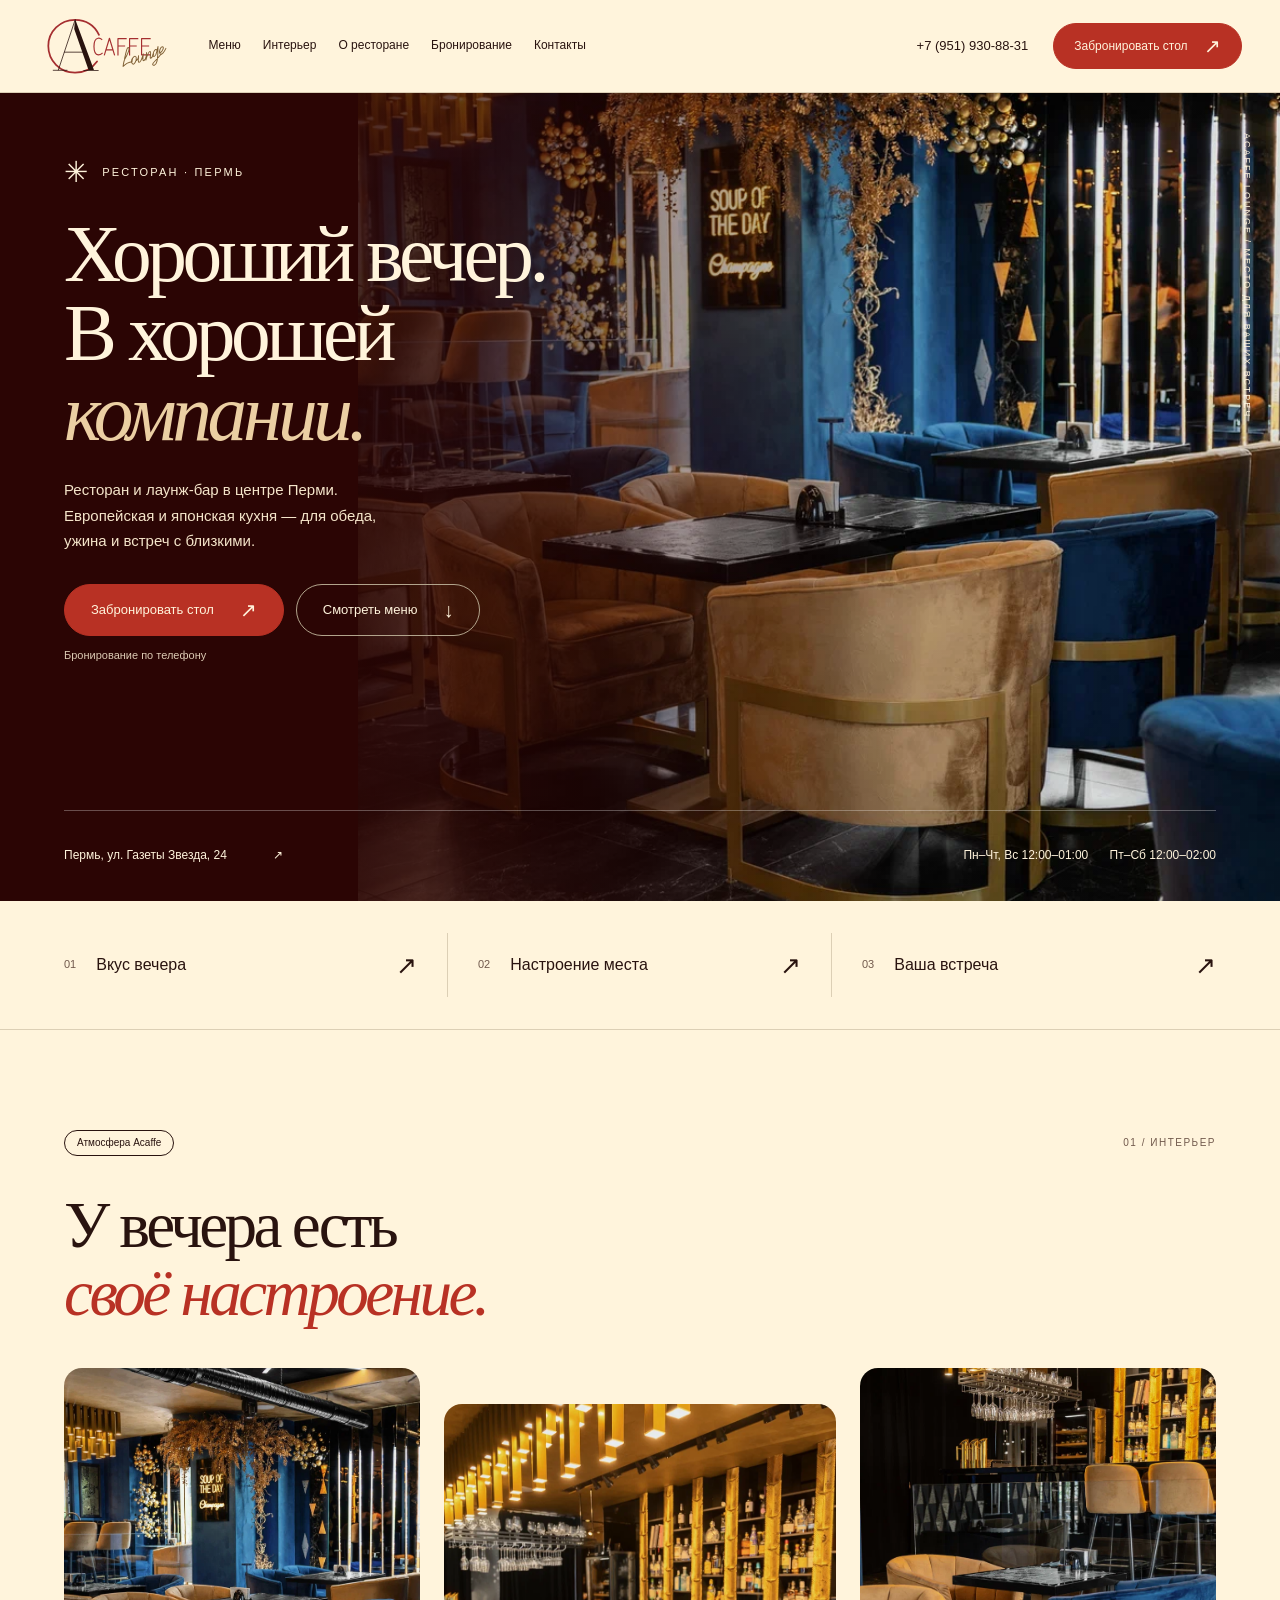
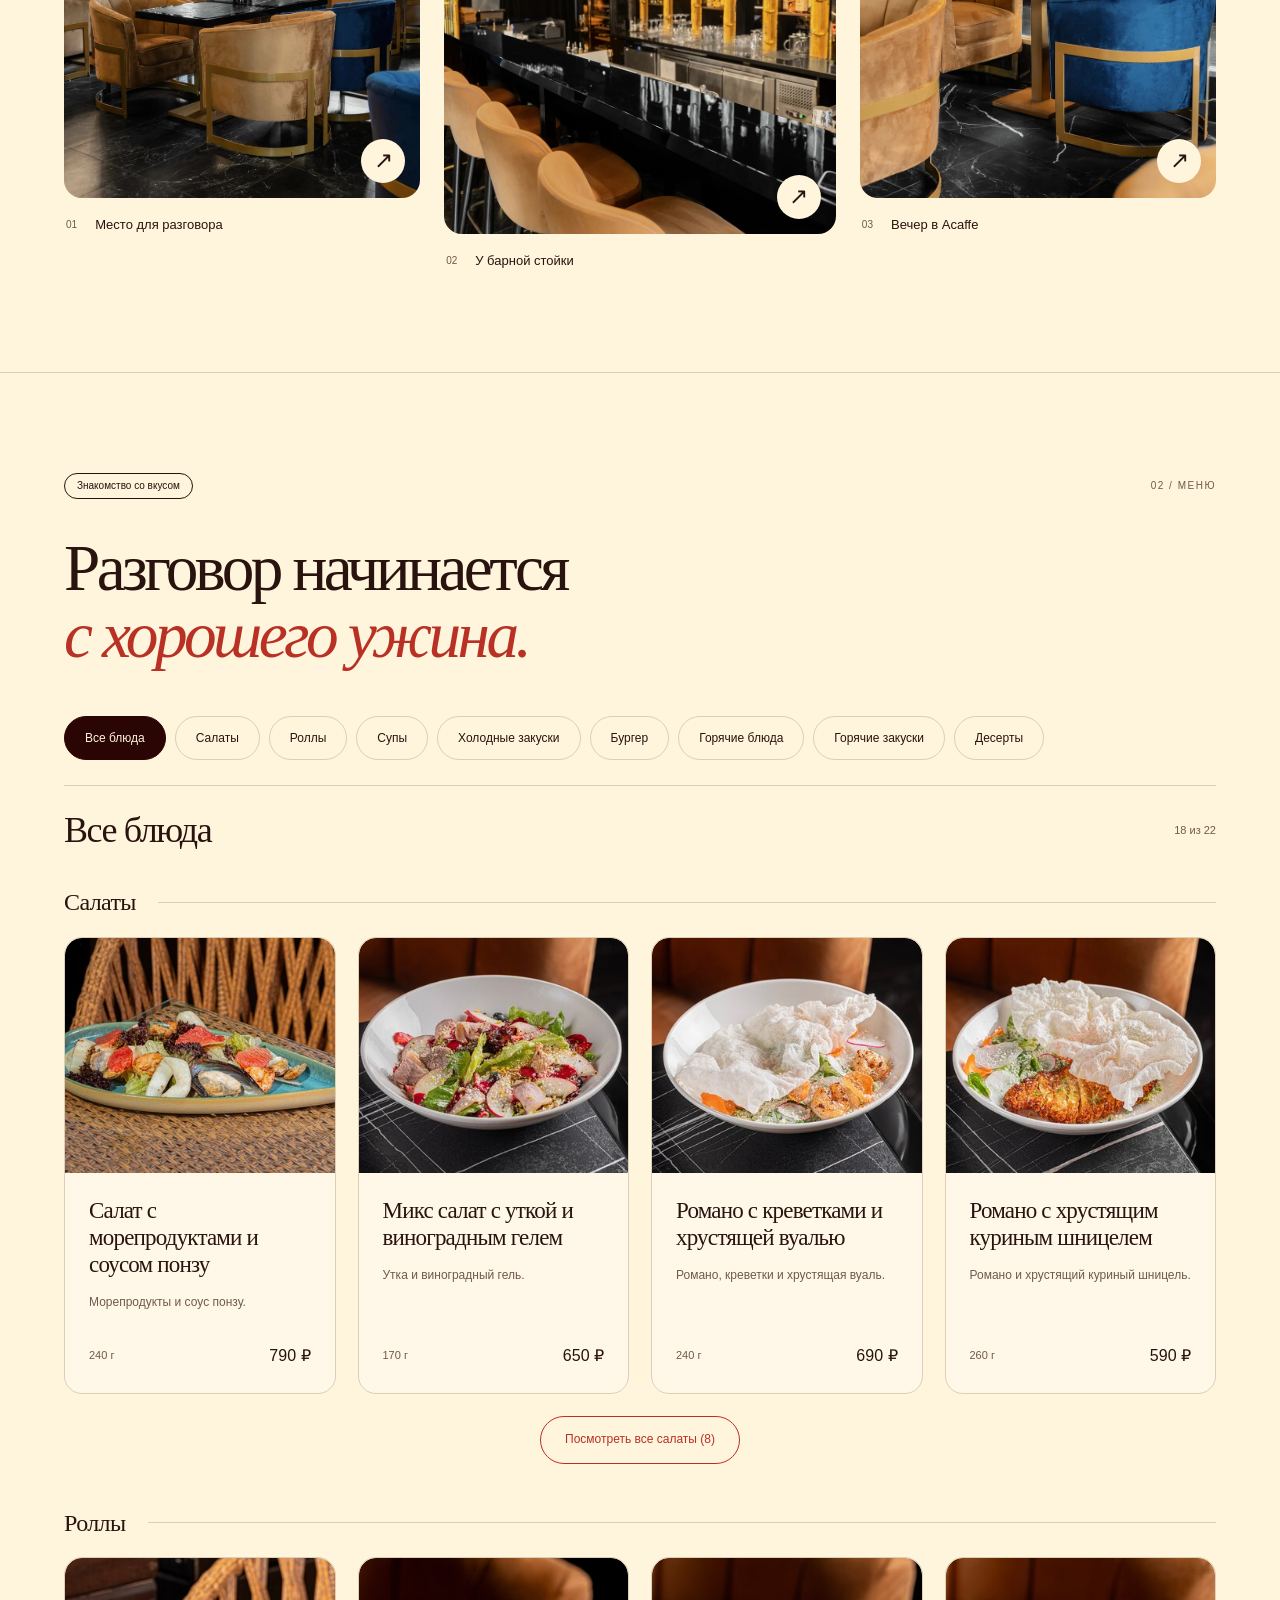
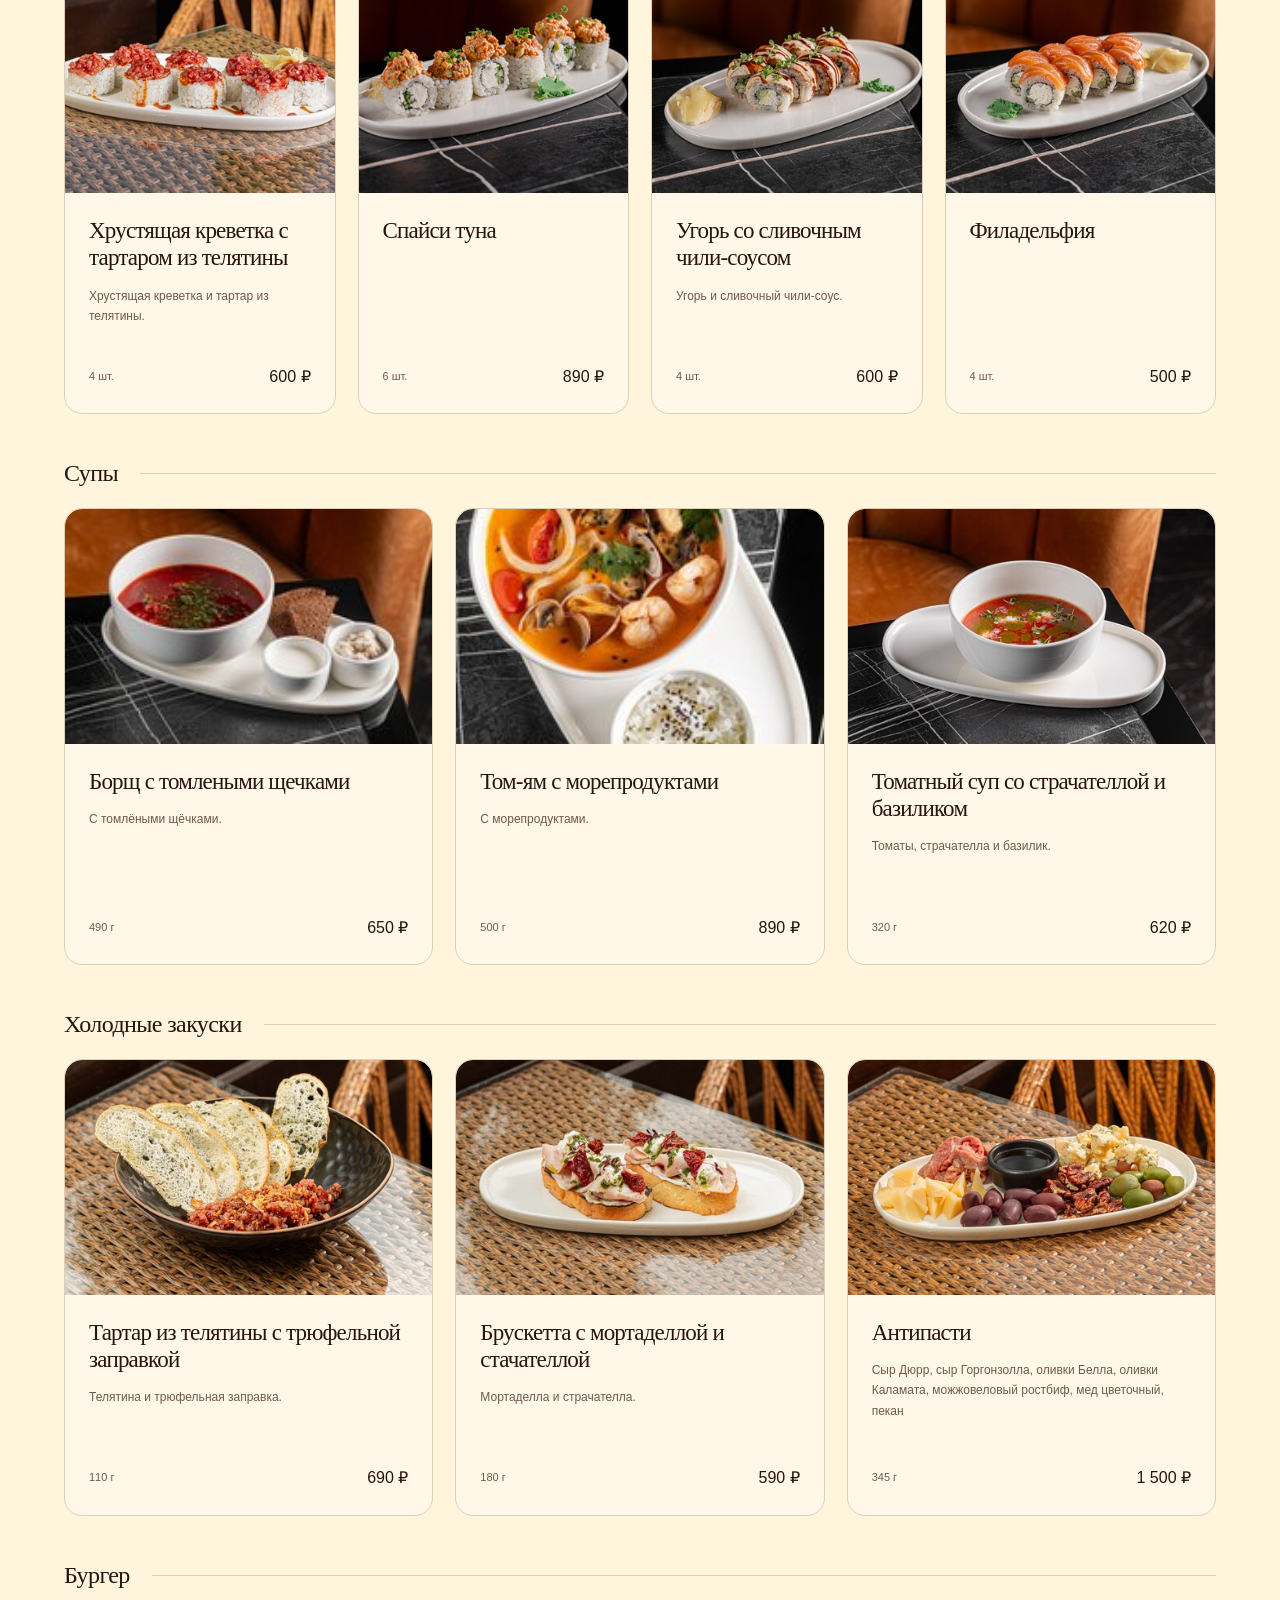
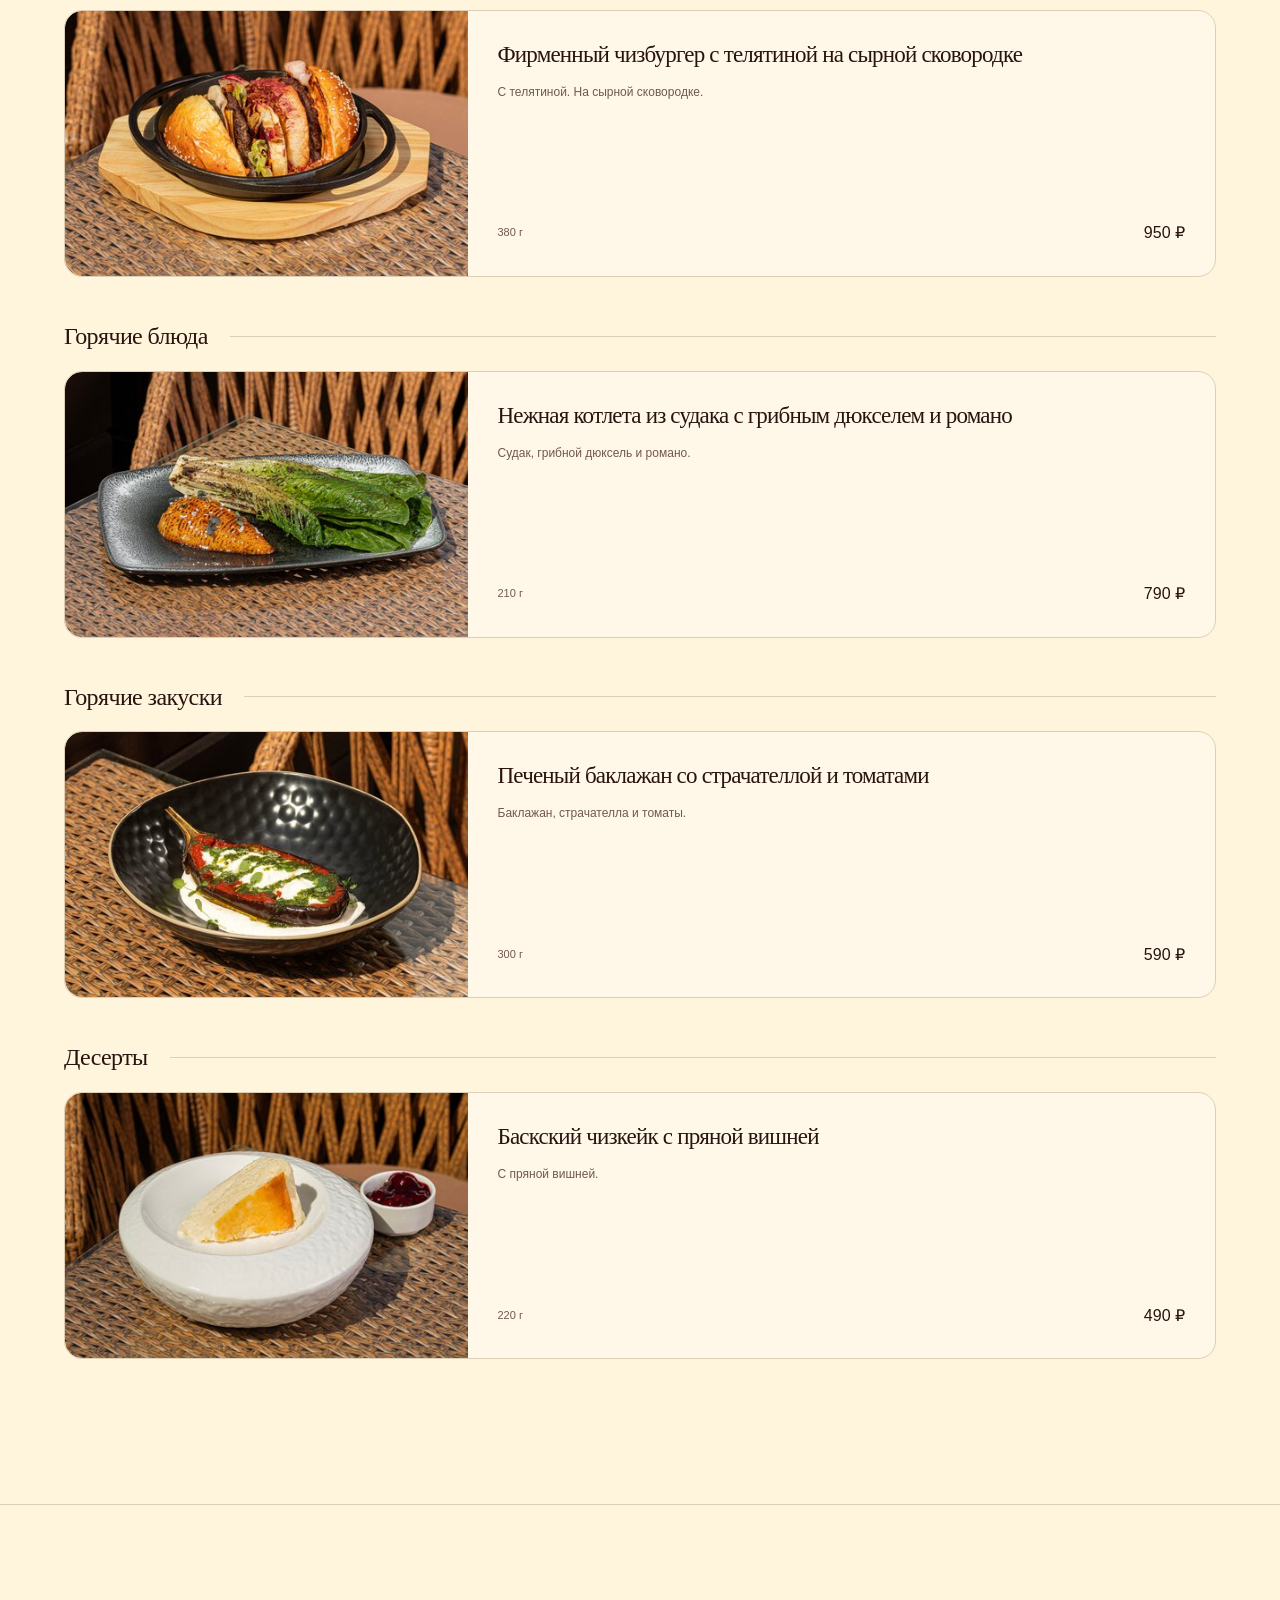
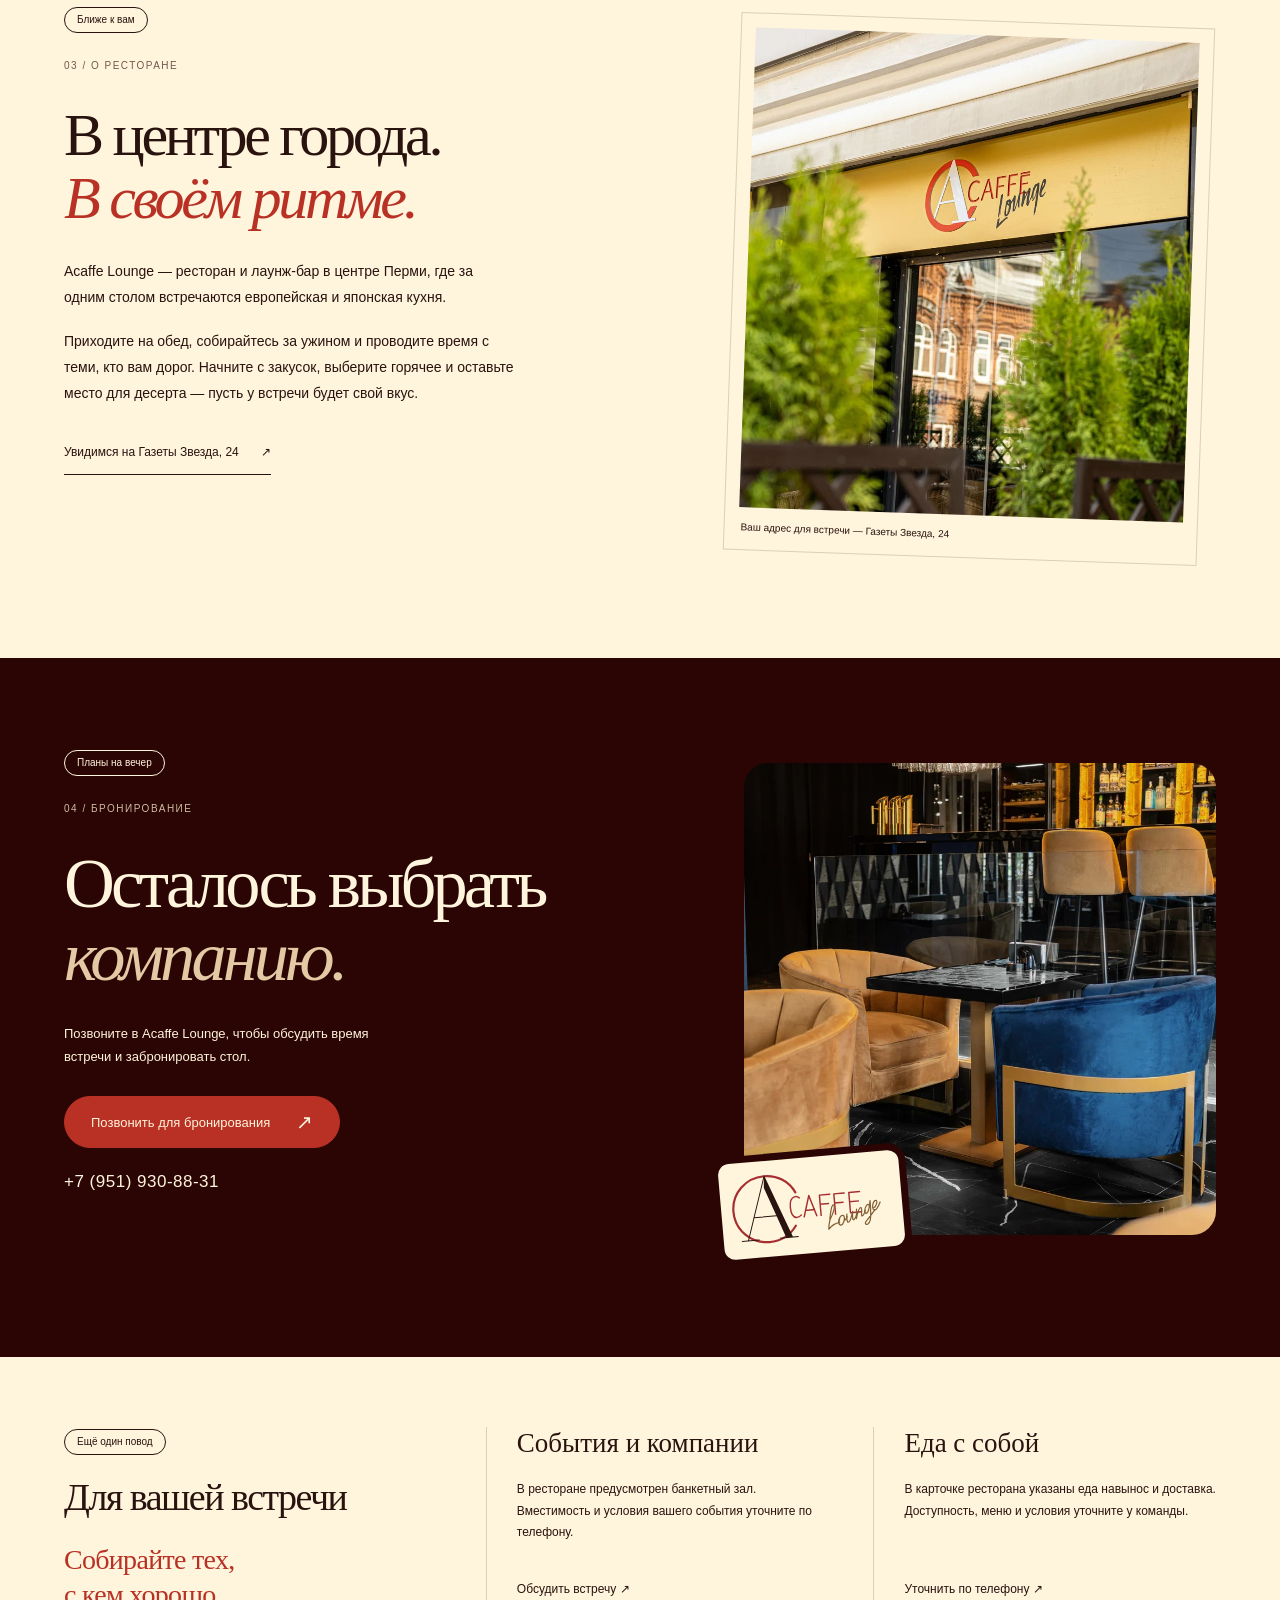
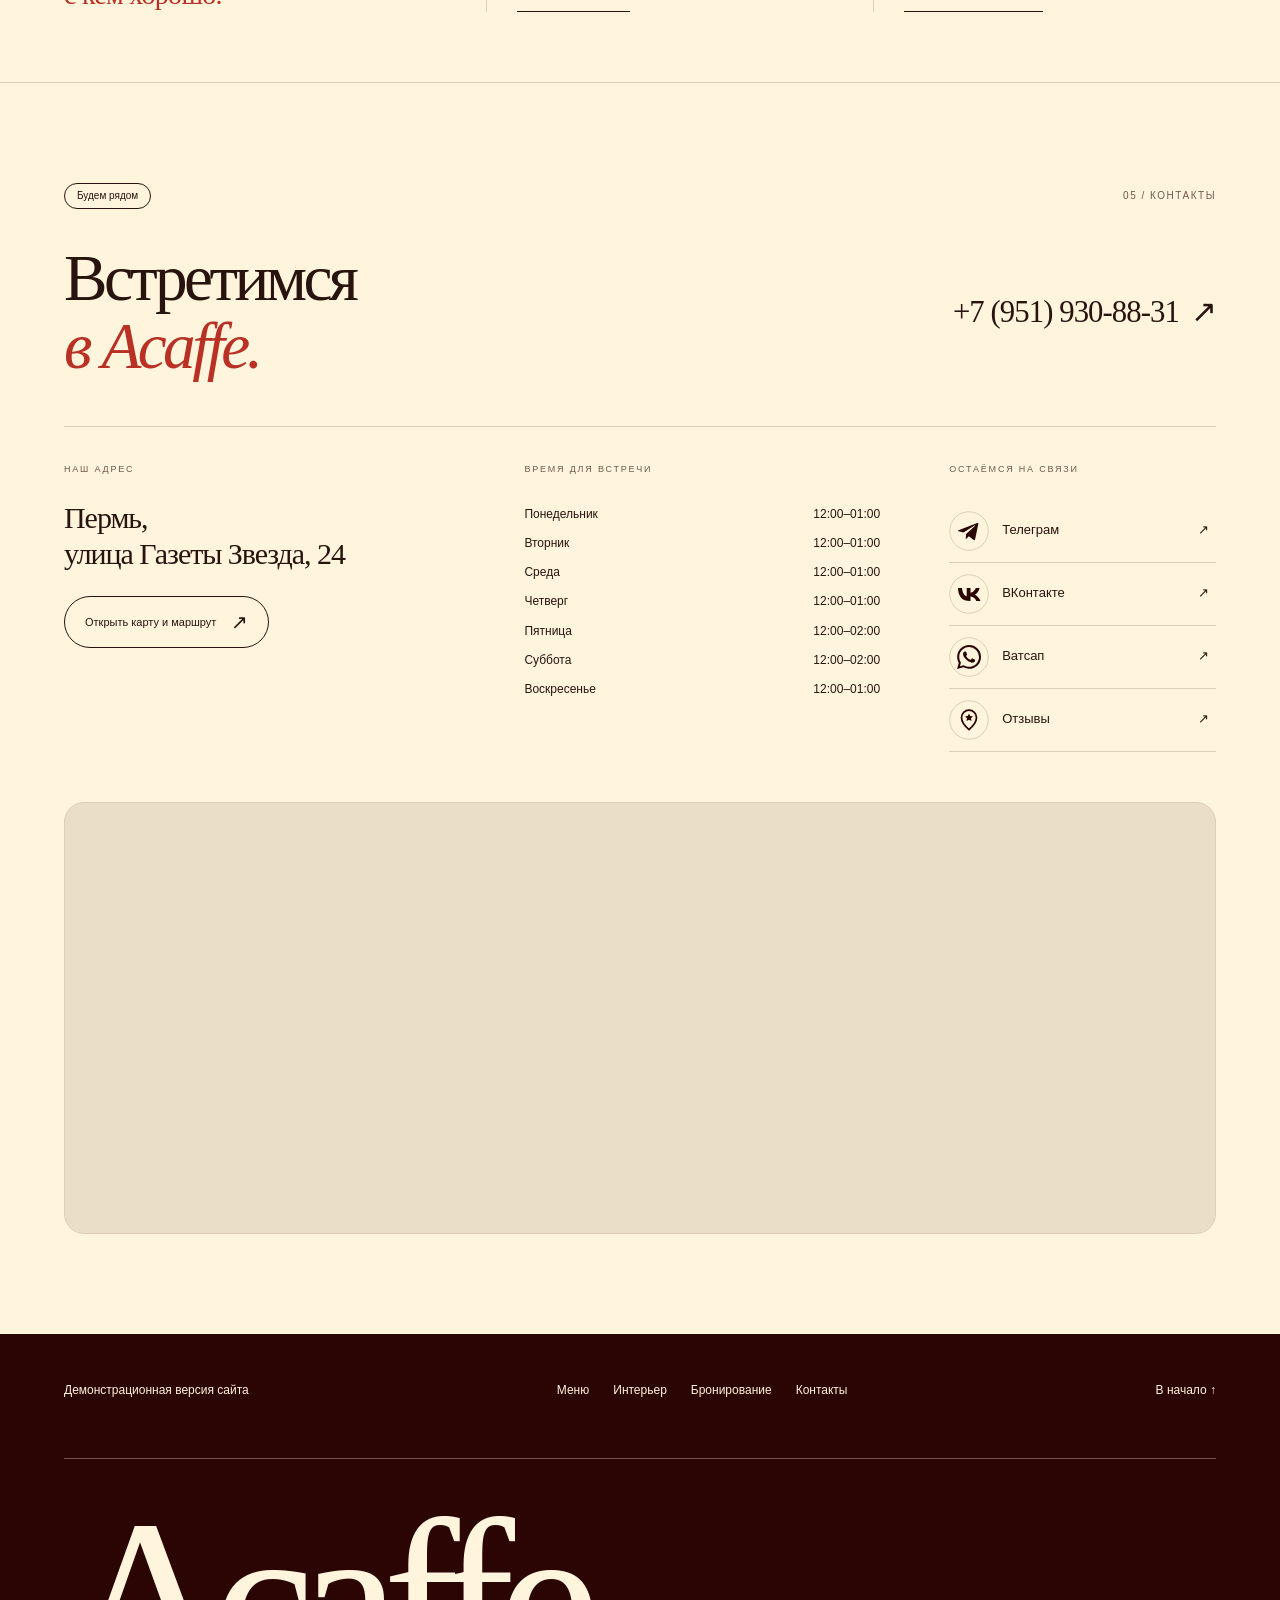
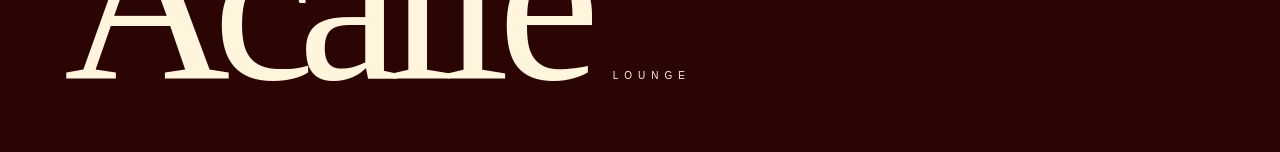
==== index.html @ d7734b30 "Add files via upload" ====
<!doctype html>
<html lang="ru">
<head>
  <meta charset="utf-8">
  <meta name="viewport" content="width=device-width, initial-scale=1">
  <meta name="robots" content="noindex, nofollow">
  <meta name="theme-color" content="#2b0504">
  <title>Acaffe Lounge — ресторан на Газеты Звезда, 24, Пермь</title>
  <meta name="description" content="Acaffe Lounge в Перми: познакомьтесь с интерьером, изучите опубликованное меню и позвоните для бронирования стола. Улица Газеты Звезда, 24.">
  <link rel="stylesheet" href="css/styles.css">
  <link rel="stylesheet" href="css/refinements.css">
  <link rel="icon" href="assets/favicon.svg" type="image/svg+xml">
  <script src="js/main.js" defer></script>
</head>
<body>
  <a class="skip-link" href="#main">Перейти к содержимому</a>
  <header class="header">
    <a class="wordmark" href="#home" aria-label="Acaffe Lounge — в начало"><img src="assets/logo.svg" alt="Acaffe Lounge" width="150" height="80"></a>
    <button class="nav-toggle" aria-expanded="false" aria-controls="navigation" aria-label="Открыть меню" hidden><span class="burger-line" aria-hidden="true"></span><span class="burger-line" aria-hidden="true"></span><span class="burger-line" aria-hidden="true"></span></button>
    <nav id="navigation" aria-label="Основная навигация"><a href="#menu">Меню</a><a href="#interior">Интерьер</a><a href="#about">О ресторане</a><a href="#booking">Бронирование</a><a href="#contacts">Контакты</a></nav>
    <a class="header-phone" href="tel:+79519308831">+7 (951) 930-88-31</a>
    <a class="button header-book" href="tel:+79519308831" aria-label="Позвонить для бронирования">Забронировать стол <span aria-hidden="true">↗</span></a>
  </header>
  <div class="nav-backdrop" hidden aria-hidden="true"></div>
  <main id="main">
    <section class="hero" id="home" aria-labelledby="hero-title">
      <img class="hero-image" src="assets/images/lounge.webp" alt="Синие диваны, золотистые кресла и мраморные столы в Acaffe Lounge" width="853" height="1280" fetchpriority="high">
      <div class="hero-shade"></div>
      <div class="hero-copy">
        <p class="eyebrow"><span class="spark" aria-hidden="true">✳</span> Ресторан · Пермь</p>
        <h1 id="hero-title">Хороший вечер.<br>В хорошей<br><em>компании.</em></h1>
        <p class="hero-description">Ресторан и лаунж-бар в центре Перми.<br>Европейская и японская кухня — для обеда,<br class="desktop-break"> ужина и встреч с близкими.</p>
        <div class="hero-actions"><a class="button" href="tel:+79519308831" aria-label="Позвонить для бронирования">Забронировать стол <span aria-hidden="true">↗</span></a><a class="button outline light" href="#menu">Смотреть меню <span aria-hidden="true">↓</span></a></div>
        <p class="call-hint">Бронирование по телефону</p>
      </div>
      <div class="hero-bottom"><a href="#contacts">Пермь, ул. Газеты Звезда, 24 <span aria-hidden="true">↗</span></a><p>Пн–Чт, Вс 12:00–01:00 <span>Пт–Сб 12:00–02:00</span></p></div>
      <span class="hero-caption">Acaffe Lounge / место для ваших встреч</span>
    </section>
    <div class="shortcuts wrap" aria-label="Быстрые переходы">
      <a href="#menu"><span class="shortcut-number">01</span><span>Вкус вечера</span><span aria-hidden="true">↗</span></a>
      <a href="#interior"><span class="shortcut-number">02</span><span>Настроение места</span><span aria-hidden="true">↗</span></a>
      <a href="#booking"><span class="shortcut-number">03</span><span>Ваша встреча</span><span aria-hidden="true">↗</span></a>
    </div>

    <section class="section interior wrap" id="interior" aria-labelledby="interior-title">
      <div class="section-top"><span class="tag">Атмосфера Acaffe</span><span class="section-index">01 / Интерьер</span></div>
      <div class="section-heading"><h2 id="interior-title">У вечера есть<br><em>своё настроение.</em></h2></div>
      <div class="gallery-grid"><figure class="gallery-card"><a href="assets/images/lounge.webp" data-gallery data-caption="Синие диваны и золотистые кресла в зале" aria-label="Увеличить фото: Синие диваны и золотистые кресла в зале"><img src="assets/images/lounge.webp" alt="Синие диваны и золотистые кресла в зале" width="853" height="1280" loading="lazy"><span class="photo-open" aria-hidden="true">↗</span></a><figcaption><span>01</span>Место для разговора</figcaption></figure><figure class="gallery-card"><a href="assets/images/bar.webp" data-gallery data-caption="Барная стойка с золотистой подсветкой" aria-label="Увеличить фото: Барная стойка с золотистой подсветкой"><img src="assets/images/bar.webp" alt="Барная стойка с золотистой подсветкой" width="853" height="1280" loading="lazy"><span class="photo-open" aria-hidden="true">↗</span></a><figcaption><span>02</span>У барной стойки</figcaption></figure><figure class="gallery-card"><a href="assets/images/interior.webp" data-gallery data-caption="Мягкие кресла и столы рядом с барной стойкой" aria-label="Увеличить фото: Мягкие кресла и столы рядом с барной стойкой"><img src="assets/images/interior.webp" alt="Мягкие кресла и столы рядом с барной стойкой" width="853" height="1280" loading="lazy"><span class="photo-open" aria-hidden="true">↗</span></a><figcaption><span>03</span>Вечер в Acaffe</figcaption></figure></div>
      
    </section>
    <section class="section menu wrap" id="menu" aria-labelledby="menu-title">
      <div class="section-top"><span class="tag">Знакомство со вкусом</span><span class="section-index">02 / Меню</span></div>
      <div class="section-heading"><h2 id="menu-title">Разговор начинается<br><em>с хорошего ужина.</em></h2></div>
      <div class="menu-tools" hidden><div class="categories" role="group" aria-label="Категории меню"><button type="button" data-filter="all" aria-pressed="true" aria-controls="menu-groups">Все блюда</button><button type="button" data-filter="Салаты" aria-pressed="false" aria-controls="menu-groups">Салаты</button><button type="button" data-filter="Роллы" aria-pressed="false" aria-controls="menu-groups">Роллы</button><button type="button" data-filter="Супы" aria-pressed="false" aria-controls="menu-groups">Супы</button><button type="button" data-filter="Холодные закуски" aria-pressed="false" aria-controls="menu-groups">Холодные закуски</button><button type="button" data-filter="Бургер" aria-pressed="false" aria-controls="menu-groups">Бургер</button><button type="button" data-filter="Горячие блюда" aria-pressed="false" aria-controls="menu-groups">Горячие блюда</button><button type="button" data-filter="Горячие закуски" aria-pressed="false" aria-controls="menu-groups">Горячие закуски</button><button type="button" data-filter="Десерты" aria-pressed="false" aria-controls="menu-groups">Десерты</button></div></div>
      <div class="menu-view-heading"><p id="menu-view-title">Все блюда</p><p id="menu-status" role="status">22 блюда</p></div>
      <div id="menu-groups"><section class="menu-group" data-menu-category="Салаты" aria-labelledby="menu-category-0">
        <h3 class="menu-group-title" id="menu-category-0">Салаты</h3>
        <div class="menu-grid" id="menu-category-0-grid"><article class="dish dish-photo" data-category="Салаты" data-search="Салат с морепродуктами и соусом понзу ">
            <img src="assets/images/seafood-salad.jpg" alt="Салат с морепродуктами и соусом понзу" width="450" height="300" loading="lazy"><div class="dish-copy"><h4>Салат с морепродуктами и соусом понзу</h4><p class="dish-description">Морепродукты и соус понзу.</p><p class="dish-bottom"><span>240 г</span><strong>790 ₽</strong></p></div>
          </article><article class="dish dish-photo" data-category="Салаты" data-search="Микс салат с уткой и виноградным гелем ">
            <img src="assets/images/duck-salad.jpg" alt="Микс салат с уткой и виноградным гелем" width="450" height="300" loading="lazy"><div class="dish-copy"><h4>Микс салат с уткой и виноградным гелем</h4><p class="dish-description">Утка и виноградный гель.</p><p class="dish-bottom"><span>170 г</span><strong>650 ₽</strong></p></div>
          </article><article class="dish dish-photo" data-category="Салаты" data-search="Романо с креветками и хрустящей вуалью ">
            <img src="assets/images/dish-03.jpg" alt="Романо с креветками и хрустящей вуалью" width="450" height="300" loading="lazy"><div class="dish-copy"><h4>Романо с креветками и хрустящей вуалью</h4><p class="dish-description">Романо, креветки и хрустящая вуаль.</p><p class="dish-bottom"><span>240 г</span><strong>690 ₽</strong></p></div>
          </article><article class="dish dish-photo" data-category="Салаты" data-search="Романо с хрустящим куриным шницелем ">
            <img src="assets/images/dish-04.jpg" alt="Романо с хрустящим куриным шницелем" width="450" height="300" loading="lazy"><div class="dish-copy"><h4>Романо с хрустящим куриным шницелем</h4><p class="dish-description">Романо и хрустящий куриный шницель.</p><p class="dish-bottom"><span>260 г</span><strong>590 ₽</strong></p></div>
          </article><article class="dish dish-photo" data-category="Салаты" data-search="Хрустящие баклажаны с томатами и соусом Хуан Ди ">
            <img src="assets/images/dish-05.jpg" alt="Хрустящие баклажаны с томатами и соусом Хуан Ди" width="450" height="300" loading="lazy"><div class="dish-copy"><h4>Хрустящие баклажаны с томатами и соусом Хуан Ди</h4><p class="dish-description">Баклажаны, томаты и соус Хуан Ди.</p><p class="dish-bottom"><span>280 г</span><strong>590 ₽</strong></p></div>
          </article><article class="dish dish-photo" data-category="Салаты" data-search="Теплый стейк-салат с печеным перцем ">
            <img src="assets/images/dish-06.jpg" alt="Теплый стейк-салат с печеным перцем" width="450" height="300" loading="lazy"><div class="dish-copy"><h4>Теплый стейк-салат с печеным перцем</h4><p class="dish-description">Стейк и печёный перец.</p><p class="dish-bottom"><span>220 г</span><strong>790 ₽</strong></p></div>
          </article><article class="dish dish-photo" data-category="Салаты" data-search="Томаты с брынзой и оливковым маслом ">
            <img src="assets/images/dish-07.jpg" alt="Томаты с брынзой и оливковым маслом" width="450" height="300" loading="lazy"><div class="dish-copy"><h4>Томаты с брынзой и оливковым маслом</h4><p class="dish-description">Томаты, брынза и оливковое масло.</p><p class="dish-bottom"><span>250 г</span><strong>650 ₽</strong></p></div>
          </article><article class="dish dish-photo" data-category="Салаты" data-search="Ригатони с морепродуктами в томатном соусе ">
            <img src="assets/images/dish-08.jpg" alt="Ригатони с морепродуктами в томатном соусе" width="450" height="300" loading="lazy"><div class="dish-copy"><h4>Ригатони с морепродуктами в томатном соусе</h4><p class="dish-description">Ригатони, морепродукты и томатный соус.</p><p class="dish-bottom"><span>320 г</span><strong>890 ₽</strong></p></div>
          </article></div>
      <button class="menu-more" type="button" aria-controls="menu-category-0-grid" aria-expanded="false" hidden>Посмотреть все блюда категории</button>
      </section>
<section class="menu-group" data-menu-category="Роллы" aria-labelledby="menu-category-1">
        <h3 class="menu-group-title" id="menu-category-1">Роллы</h3>
        <div class="menu-grid" id="menu-category-1-grid"><article class="dish dish-photo" data-category="Роллы" data-search="Хрустящая креветка с тартаром из телятины ">
            <img src="assets/images/dish-09.jpg" alt="Хрустящая креветка с тартаром из телятины" width="450" height="300" loading="lazy"><div class="dish-copy"><h4>Хрустящая креветка с тартаром из телятины</h4><p class="dish-description">Хрустящая креветка и тартар из телятины.</p><p class="dish-bottom"><span>4 шт.</span><strong>600 ₽</strong></p></div>
          </article><article class="dish dish-photo" data-category="Роллы" data-search="Спайси туна ">
            <img src="assets/images/dish-10.jpg" alt="Спайси туна" width="450" height="300" loading="lazy"><div class="dish-copy"><h4>Спайси туна</h4><p class="dish-bottom"><span>6 шт.</span><strong>890 ₽</strong></p></div>
          </article><article class="dish dish-photo" data-category="Роллы" data-search="Угорь со сливочным чили-соусом ">
            <img src="assets/images/dish-11.jpg" alt="Угорь со сливочным чили-соусом" width="450" height="300" loading="lazy"><div class="dish-copy"><h4>Угорь со сливочным чили-соусом</h4><p class="dish-description">Угорь и сливочный чили-соус.</p><p class="dish-bottom"><span>4 шт.</span><strong>600 ₽</strong></p></div>
          </article><article class="dish dish-photo" data-category="Роллы" data-search="Филадельфия ">
            <img src="assets/images/dish-12.jpg" alt="Филадельфия" width="450" height="300" loading="lazy"><div class="dish-copy"><h4>Филадельфия</h4><p class="dish-bottom"><span>4 шт.</span><strong>500 ₽</strong></p></div>
          </article></div>
      <button class="menu-more" type="button" aria-controls="menu-category-1-grid" aria-expanded="false" hidden>Посмотреть все блюда категории</button>
      </section>
<section class="menu-group" data-menu-category="Супы" aria-labelledby="menu-category-2">
        <h3 class="menu-group-title" id="menu-category-2">Супы</h3>
        <div class="menu-grid" id="menu-category-2-grid"><article class="dish dish-photo" data-category="Супы" data-search="Борщ с томлеными щечками ">
            <img src="assets/images/dish-13.jpg" alt="Борщ с томлеными щечками" width="200" height="300" loading="lazy"><div class="dish-copy"><h4>Борщ с томлеными щечками</h4><p class="dish-description">С томлёными щёчками.</p><p class="dish-bottom"><span>490 г</span><strong>650 ₽</strong></p></div>
          </article><article class="dish dish-photo" data-category="Супы" data-search="Том-ям с морепродуктами ">
            <img src="assets/images/dish-14.jpg" alt="Том-ям с морепродуктами" width="200" height="300" loading="lazy"><div class="dish-copy"><h4>Том-ям с морепродуктами</h4><p class="dish-description">С морепродуктами.</p><p class="dish-bottom"><span>500 г</span><strong>890 ₽</strong></p></div>
          </article><article class="dish dish-photo" data-category="Супы" data-search="Томатный суп со страчателлой и базиликом ">
            <img src="assets/images/dish-15.jpg" alt="Томатный суп со страчателлой и базиликом" width="450" height="300" loading="lazy"><div class="dish-copy"><h4>Томатный суп со страчателлой и базиликом</h4><p class="dish-description">Томаты, страчателла и базилик.</p><p class="dish-bottom"><span>320 г</span><strong>620 ₽</strong></p></div>
          </article></div>
      <button class="menu-more" type="button" aria-controls="menu-category-2-grid" aria-expanded="false" hidden>Посмотреть все блюда категории</button>
      </section>
<section class="menu-group" data-menu-category="Холодные закуски" aria-labelledby="menu-category-3">
        <h3 class="menu-group-title" id="menu-category-3">Холодные закуски</h3>
        <div class="menu-grid" id="menu-category-3-grid"><article class="dish dish-photo" data-category="Холодные закуски" data-search="Тартар из телятины с трюфельной заправкой ">
            <img src="assets/images/dish-16.jpg" alt="Тартар из телятины с трюфельной заправкой" width="450" height="300" loading="lazy"><div class="dish-copy"><h4>Тартар из телятины с трюфельной заправкой</h4><p class="dish-description">Телятина и трюфельная заправка.</p><p class="dish-bottom"><span>110 г</span><strong>690 ₽</strong></p></div>
          </article><article class="dish dish-photo" data-category="Холодные закуски" data-search="Брускетта с мортаделлой и стачателлой ">
            <img src="assets/images/dish-17.jpg" alt="Брускетта с мортаделлой и стачателлой" width="450" height="300" loading="lazy"><div class="dish-copy"><h4>Брускетта с мортаделлой и стачателлой</h4><p class="dish-description">Мортаделла и страчателла.</p><p class="dish-bottom"><span>180 г</span><strong>590 ₽</strong></p></div>
          </article><article class="dish dish-photo" data-category="Холодные закуски" data-search="Антипасти Сыр Дюрр, сыр Горгонзолла, оливки Белла, оливки Каламата, можжовеловый ростбиф, мед цветочный, пекан">
            <img src="assets/images/dish-18.jpg" alt="Антипасти" width="450" height="300" loading="lazy"><div class="dish-copy"><h4>Антипасти</h4><p class="dish-description">Сыр Дюрр, сыр Горгонзолла, оливки Белла, оливки Каламата, можжовеловый ростбиф, мед цветочный, пекан</p><p class="dish-bottom"><span>345 г</span><strong>1 500 ₽</strong></p></div>
          </article></div>
      <button class="menu-more" type="button" aria-controls="menu-category-3-grid" aria-expanded="false" hidden>Посмотреть все блюда категории</button>
      </section>
<section class="menu-group" data-menu-category="Бургер" aria-labelledby="menu-category-4">
        <h3 class="menu-group-title" id="menu-category-4">Бургер</h3>
        <div class="menu-grid" id="menu-category-4-grid"><article class="dish dish-photo" data-category="Бургер" data-search="Фирменный чизбургер с телятиной на сырной сковородке ">
            <img src="assets/images/dish-19.jpg" alt="Фирменный чизбургер с телятиной на сырной сковородке" width="450" height="300" loading="lazy"><div class="dish-copy"><h4>Фирменный чизбургер с телятиной на сырной сковородке</h4><p class="dish-description">С телятиной. На сырной сковородке.</p><p class="dish-bottom"><span>380 г</span><strong>950 ₽</strong></p></div>
          </article></div>
      <button class="menu-more" type="button" aria-controls="menu-category-4-grid" aria-expanded="false" hidden>Посмотреть все блюда категории</button>
      </section>
<section class="menu-group" data-menu-category="Горячие блюда" aria-labelledby="menu-category-5">
        <h3 class="menu-group-title" id="menu-category-5">Горячие блюда</h3>
        <div class="menu-grid" id="menu-category-5-grid"><article class="dish dish-photo" data-category="Горячие блюда" data-search="Нежная котлета из судака с грибным дюкселем и романо ">
            <img src="assets/images/dish-20.jpg" alt="Нежная котлета из судака с грибным дюкселем и романо" width="457" height="300" loading="lazy"><div class="dish-copy"><h4>Нежная котлета из судака с грибным дюкселем и романо</h4><p class="dish-description">Судак, грибной дюксель и романо.</p><p class="dish-bottom"><span>210 г</span><strong>790 ₽</strong></p></div>
          </article></div>
      <button class="menu-more" type="button" aria-controls="menu-category-5-grid" aria-expanded="false" hidden>Посмотреть все блюда категории</button>
      </section>
<section class="menu-group" data-menu-category="Горячие закуски" aria-labelledby="menu-category-6">
        <h3 class="menu-group-title" id="menu-category-6">Горячие закуски</h3>
        <div class="menu-grid" id="menu-category-6-grid"><article class="dish dish-photo" data-category="Горячие закуски" data-search="Печеный баклажан со страчателлой и томатами ">
            <img src="assets/images/dish-21.jpg" alt="Печеный баклажан со страчателлой и томатами" width="450" height="300" loading="lazy"><div class="dish-copy"><h4>Печеный баклажан со страчателлой и томатами</h4><p class="dish-description">Баклажан, страчателла и томаты.</p><p class="dish-bottom"><span>300 г</span><strong>590 ₽</strong></p></div>
          </article></div>
      <button class="menu-more" type="button" aria-controls="menu-category-6-grid" aria-expanded="false" hidden>Посмотреть все блюда категории</button>
      </section>
<section class="menu-group" data-menu-category="Десерты" aria-labelledby="menu-category-7">
        <h3 class="menu-group-title" id="menu-category-7">Десерты</h3>
        <div class="menu-grid" id="menu-category-7-grid"><article class="dish dish-photo" data-category="Десерты" data-search="Баскский чизкейк с пряной вишней ">
            <img src="assets/images/dish-22.jpg" alt="Баскский чизкейк с пряной вишней" width="450" height="300" loading="lazy"><div class="dish-copy"><h4>Баскский чизкейк с пряной вишней</h4><p class="dish-description">С пряной вишней.</p><p class="dish-bottom"><span>220 г</span><strong>490 ₽</strong></p></div>
          </article></div>
      <button class="menu-more" type="button" aria-controls="menu-category-7-grid" aria-expanded="false" hidden>Посмотреть все блюда категории</button>
      </section></div>
    </section>
    <section class="section about wrap" id="about" aria-labelledby="about-title">
      <div class="about-copy"><span class="tag">Ближе к вам</span><p class="section-index">03 / О ресторане</p><h2 id="about-title">В центре города.<br><em>В своём ритме.</em></h2><p>Acaffe Lounge — ресторан и лаунж-бар в центре Перми, где за одним столом встречаются европейская и японская кухня.</p><p>Приходите на обед, собирайтесь за ужином и проводите время с теми, кто вам дорог. Начните с закусок, выберите горячее и оставьте место для десерта — пусть у встречи будет свой вкус.</p><a class="text-link" href="#contacts">Увидимся на Газеты Звезда, 24 <span aria-hidden="true">↗</span></a></div>
      <figure class="about-photo"><img src="assets/images/exterior.webp" alt="Вывеска Acaffe Lounge и озеленённая веранда у входа" width="853" height="1280" loading="lazy"><figcaption>Ваш адрес для встречи — Газеты Звезда, 24</figcaption></figure>
    </section>
    <section class="booking wrap" id="booking" aria-labelledby="booking-title">
      <div class="booking-copy"><span class="tag">Планы на вечер</span><p class="section-index">04 / Бронирование</p><h2 id="booking-title">Осталось выбрать<br><em>компанию.</em></h2><p>Позвоните в Acaffe Lounge, чтобы обсудить время встречи и забронировать стол.</p><a class="button" href="tel:+79519308831">Позвонить для бронирования <span aria-hidden="true">↗</span></a><a class="booking-phone" href="tel:+79519308831">+7 (951) 930-88-31</a></div>
      <div class="booking-picture"><img class="booking-photo" src="assets/images/interior.webp" alt="Стол и мягкие кресла в Acaffe Lounge" width="853" height="1280" loading="lazy"><div class="booking-brand"><img src="assets/logo.svg" alt="Acaffe Lounge" width="150" height="80" loading="lazy"></div></div>
    </section>
    <section class="services wrap" aria-labelledby="services-title"><div class="services-intro"><span class="tag">Ещё один повод</span><h2 id="services-title">Для вашей встречи</h2><p class="services-note">Собирайте тех,<br>с кем хорошо.</p></div><div class="service-item"><h3>События и компании</h3><p>В ресторане предусмотрен банкетный зал. Вместимость и условия вашего события уточните по телефону.</p><a class="text-link" href="tel:+79519308831">Обсудить встречу ↗</a></div><div class="service-item"><h3>Еда с собой</h3><p>В карточке ресторана указаны еда навынос и доставка. Доступность, меню и условия уточните у команды.</p><a class="text-link" href="tel:+79519308831">Уточнить по телефону ↗</a></div></section>
    <section class="section contacts wrap" id="contacts" aria-labelledby="contacts-title">
      <div class="section-top"><span class="tag">Будем рядом</span><span class="section-index">05 / Контакты</span></div>
      <div class="section-heading"><h2 id="contacts-title">Встретимся<br><em>в Acaffe.</em></h2><a class="contact-phone" href="tel:+79519308831">+7 (951) 930-88-31 <span aria-hidden="true">↗</span></a></div>
      <div class="contacts-grid"><div class="address-block"><span class="mini-label">Наш адрес</span><address>Пермь,<br>улица Газеты Звезда, 24</address><a class="button outline" href="https://yandex.com/maps/org/acaffe_lounge/69147270460/" target="_blank" rel="noopener noreferrer">Открыть карту и маршрут <span aria-hidden="true">↗</span></a></div>
      <div class="hours-block"><span class="mini-label">Время для встречи</span><table><caption class="visually-hidden">Расписание ресторана на неделю</caption><tbody><tr><th scope="row">Понедельник</th><td>12:00–01:00</td></tr><tr><th scope="row">Вторник</th><td>12:00–01:00</td></tr><tr><th scope="row">Среда</th><td>12:00–01:00</td></tr><tr><th scope="row">Четверг</th><td>12:00–01:00</td></tr><tr><th scope="row">Пятница</th><td>12:00–02:00</td></tr><tr><th scope="row">Суббота</th><td>12:00–02:00</td></tr><tr><th scope="row">Воскресенье</th><td>12:00–01:00</td></tr></tbody></table></div>
      <div class="social-block"><span class="mini-label">Остаёмся на связи</span><a href="https://t.me/acaffe2022" target="_blank" rel="noopener noreferrer"><img class="social-icon" src="assets/icons/telegram.svg" alt="" width="40" height="40" loading="lazy"><span>Телеграм</span><span aria-hidden="true">↗</span></a><a href="https://vk.ru/acaffeperm2023" target="_blank" rel="noopener noreferrer"><img class="social-icon" src="assets/icons/vk.svg" alt="" width="40" height="40" loading="lazy"><span>ВКонтакте</span><span aria-hidden="true">↗</span></a><a href="https://wa.me/79519308831" target="_blank" rel="noopener noreferrer"><img class="social-icon" src="assets/icons/whatsapp.svg" alt="" width="40" height="40" loading="lazy"><span>Ватсап</span><span aria-hidden="true">↗</span></a><a class="reviews-link" href="https://yandex.com/maps/org/acaffe_lounge/69147270460/reviews/" target="_blank" rel="noopener noreferrer"><img class="social-icon" src="assets/icons/maps.svg" alt="" width="40" height="40" loading="lazy"><span>Отзывы</span><span aria-hidden="true">↗</span></a></div></div>
      <div class="map-panel"><iframe src="https://yandex.ru/map-widget/v1/?z=17&amp;ol=biz&amp;oid=69147270460" title="Acaffe Lounge — улица Газеты Звезда, 24, Пермь, на Яндекс Картах" width="1200" height="430" loading="lazy" referrerpolicy="strict-origin-when-cross-origin"></iframe></div>
    </section>
    <dialog class="lightbox" aria-label="Фотографии Acaffe Lounge"><div class="lightbox-top"><span id="gallery-counter" aria-live="polite"></span><button id="close-gallery" aria-label="Закрыть просмотр фотографий"><span>Закрыть</span><svg aria-hidden="true" viewBox="0 0 24 24" width="18" height="18"><path d="m6 6 12 12M18 6 6 18" fill="none" stroke="currentColor" stroke-width="1.6" stroke-linecap="round"/></svg></button></div><figure class="lightbox-media"><button id="previous-photo" class="gallery-arrow previous" aria-label="Предыдущая фотография"><svg aria-hidden="true" width="24" height="24" viewBox="0 0 24 24"><path d="m14 5-7 7 7 7" fill="none" stroke="currentColor" stroke-width="1.7" stroke-linecap="round" stroke-linejoin="round"/></svg></button><img id="gallery-image" alt="" width="853" height="1280"><button id="next-photo" class="gallery-arrow next" aria-label="Следующая фотография"><svg aria-hidden="true" width="24" height="24" viewBox="0 0 24 24"><path d="m10 5 7 7-7 7" fill="none" stroke="currentColor" stroke-width="1.7" stroke-linecap="round" stroke-linejoin="round"/></svg></button></figure></dialog>

  </main>
  <footer class="footer wrap"><p>Демонстрационная версия сайта</p><nav aria-label="Навигация внизу страницы"><a href="#menu">Меню</a><a href="#interior">Интерьер</a><a href="#booking">Бронирование</a><a href="#contacts">Контакты</a></nav><a href="#home">В начало ↑</a><div class="footer-brand" aria-label="Acaffe Lounge">Acaffe<span>LOUNGE</span></div></footer>
</body>
</html>
---- css/styles.css ----
:root{--cream:#fff4dc;--burgundy:#2b0504;--red:#b83124;--ink:#29130f;--line:#dccfb5;--muted:#71594c;--serif:Georgia,'Times New Roman',serif;--sans:Arial,Helvetica,sans-serif;--gutter:clamp(22px,5vw,80px);--header:92px}
*{box-sizing:border-box}html{scroll-behavior:smooth;scroll-padding-top:calc(var(--header) + 24px)}body{margin:0;background:var(--cream);color:var(--ink);font:16px/1.6 var(--sans)}a{color:inherit;text-decoration:none}button,input{font:inherit}button,a,input,summary{-webkit-tap-highlight-color:transparent}button{color:inherit;cursor:pointer}a:focus-visible,button:focus-visible,input:focus-visible,summary:focus-visible{outline:3px solid var(--red);outline-offset:5px}img{display:block;max-width:100%;object-fit:cover}h1,h2,h3,p,figure{margin:0}h1,h2,h3{font-family:var(--serif);font-weight:400}h2{font-size:clamp(40px,5.1vw,76px);line-height:1.04;letter-spacing:-.055em}em{font-weight:400}button{background:none;border:0}.wrap{padding-inline:var(--gutter)}.skip-link{position:fixed;top:-100px;left:20px;z-index:100;background:var(--cream);padding:12px}.skip-link:focus{top:10px}.header{position:sticky;top:0;z-index:20;min-height:var(--header);padding:14px clamp(22px,3vw,48px);display:flex;align-items:center;gap:28px;background:var(--cream);border-bottom:1px solid var(--line)}.wordmark{font:38px/.85 var(--serif);letter-spacing:-2px;flex-shrink:0;display:block}.wordmark span{font:9px/1.5 var(--sans);letter-spacing:3px;display:block;text-align:center;margin-top:7px}.header nav{display:flex;gap:22px;font-size:12px}.header nav a{padding:10px 0;white-space:nowrap}.header nav a:hover{color:var(--red)}.header-phone{margin-left:auto;font-size:13px;white-space:nowrap}.button{display:inline-flex;gap:26px;align-items:center;justify-content:center;background:var(--red);color:var(--cream);padding:15px 26px;border:1px solid var(--red);border-radius:40px;font-size:13px;line-height:1.5;min-height:50px;transition:background .18s,transform .18s}.button:hover{background:#94251c;transform:translateY(-2px)}.button span{font-size:20px;line-height:1}.button.outline{color:var(--ink);border-color:var(--ink);background:transparent}.button.outline:hover{background:var(--ink);color:var(--cream)}.button.light{color:var(--cream);border-color:#b2a48c}.button.light:hover{background:var(--cream);color:var(--ink)}.header-book{font-size:12px;padding:12px 20px;min-height:46px;gap:16px}.hero{position:relative;min-height:700px;height:calc(100svh - var(--header));max-height:940px;overflow:hidden;color:var(--cream);background:var(--burgundy)}.hero-image{position:absolute;right:0;top:0;width:72%;height:100%;object-position:50% 55%}.hero-shade{position:absolute;inset:0;background:linear-gradient(90deg,rgba(43,5,4,1) 3%,rgba(43,5,4,.95) 22%,rgba(43,5,4,.55) 46%,rgba(0,0,0,.08) 70%)}.hero-copy{position:relative;padding:65px var(--gutter) 125px;max-width:900px}.eyebrow{font-size:11px;letter-spacing:2.2px;text-transform:uppercase;display:flex;align-items:center;gap:12px}.spark{font-size:29px;font-weight:400;line-height:1}.hero h1{font-size:clamp(62px,6.2vw,96px);line-height:1;letter-spacing:-.055em;margin:28px 0 24px}.hero h1 em{color:#ebcfa3}.hero-description{font-size:16px;line-height:1.65;color:#f5e5ca}.hero-actions{display:flex;gap:12px;margin-top:30px}.call-hint{font-size:11px;color:#ddcbb4;margin-top:11px}.hero-bottom{position:absolute;bottom:0;left:var(--gutter);right:var(--gutter);padding:23px 0;border-top:1px solid #ffffff4a;display:flex;justify-content:space-between;align-items:center;font-size:12px;gap:20px}.hero-bottom a{display:flex;gap:28px}.hero-bottom p{text-align:right}.hero-bottom span{margin-left:18px}.hero-caption{position:absolute;right:26px;top:40px;writing-mode:vertical-rl;letter-spacing:2px;text-transform:uppercase;font-size:9px}.shortcuts{display:grid;grid-template-columns:repeat(3,1fr);padding-block:32px}.shortcuts a{display:flex;align-items:center;gap:20px;border-right:1px solid var(--line);padding:8px 30px;min-height:64px}.shortcuts a:first-child{padding-left:0}.shortcuts a:last-child{border:0;padding-right:0}.shortcuts a>span:last-child{margin-left:auto;font-size:25px}.shortcuts a:hover{color:var(--red)}.shortcut-number{font-size:11px;color:var(--muted)}.footer{background:var(--burgundy);color:var(--cream);padding-block:35px;display:flex;justify-content:space-between;flex-wrap:wrap;gap:20px;font-size:12px}.footer-brand{width:100%;font:clamp(80px,18vw,270px)/1 var(--serif);letter-spacing:-.075em;border-top:1px solid #75524a;padding-top:28px;margin-top:25px;display:flex;align-items:baseline;gap:30px}.footer-brand span{font:10px var(--sans);letter-spacing:6px}.nav-toggle{min-height:44px;border:1px solid var(--line);border-radius:30px;padding:8px 15px;font-size:12px}.nav-toggle span{margin-left:10px}[hidden]{display:none!important}
.section{padding-block:100px}.section-top{display:flex;align-items:center;justify-content:space-between;margin-bottom:36px}.tag{font-size:10px;line-height:1.4;border:1px solid currentColor;border-radius:20px;padding:5px 12px;display:inline-block}.section-index{font-size:10px;letter-spacing:1.5px;text-transform:uppercase;color:var(--muted)}.section-heading{display:flex;align-items:flex-end;justify-content:space-between;gap:40px;margin-bottom:46px}.section-heading>p{font-size:13px;max-width:330px;line-height:1.8;padding-bottom:5px}h2 em{color:var(--red)}.interior{border-top:1px solid var(--line)}.gallery-grid{display:grid;grid-template-columns:1fr 1.1fr 1fr;gap:24px;align-items:start}.gallery-card:nth-child(2){padding-top:62px}.gallery-card>a{display:block;position:relative;overflow:hidden}.gallery-card img{width:100%;height:430px;transition:transform .3s}.gallery-card a:hover img{transform:scale(1.025)}.photo-open{position:absolute;right:15px;bottom:15px;display:grid;place-items:center;width:44px;height:44px;border-radius:50%;background:var(--cream);color:var(--ink);font-size:23px}.gallery-card figcaption{padding:14px 0;display:flex;gap:22px;font-size:12px}.gallery-card figcaption>span{font-size:10px;color:var(--muted)}.small-note{font-size:11px;color:var(--muted);line-height:1.7;margin-top:18px}.menu{border-top:1px solid var(--line)}.price-note{font-size:12px;border-left:2px solid var(--red);padding-left:14px;margin-bottom:30px;color:var(--muted)}.menu-tools{border-block:1px solid var(--line);padding-block:20px;display:flex;flex-direction:column;gap:22px}.search-label{position:relative;font-size:11px;display:block;max-width:420px;color:var(--muted)}.search-label>span{position:absolute;right:15px;bottom:9px;font-size:25px;line-height:1}.search-label input{display:block;border:1px solid var(--line);border-radius:3px;background:transparent;color:var(--ink);padding:12px 45px 12px 15px;font-size:14px;width:100%;margin-top:7px;min-height:48px}.categories{display:flex;gap:8px;overflow:auto;padding:4px 5px 10px;margin-inline:-5px;scrollbar-width:thin}.categories button{border:1px solid var(--line);border-radius:25px;padding:11px 18px;font-size:11px;white-space:nowrap;min-height:44px}.categories button[aria-pressed=true]{color:var(--cream);background:var(--burgundy);border-color:var(--burgundy)}.categories button:hover{border-color:var(--burgundy)}.menu-status{font-size:11px;color:var(--muted);margin:20px 0}.menu-grid{display:grid;grid-template-columns:repeat(4,minmax(0,1fr));gap:22px}.dish{border-top:1px solid var(--line);min-height:235px;display:flex;flex-direction:column}.dish-copy{display:flex;flex-direction:column;flex:1;padding:20px 0 15px}.dish-category{font-size:9px;text-transform:uppercase;letter-spacing:1.3px;color:var(--muted);margin-bottom:17px}.dish h3{font-size:25px;line-height:1.2;letter-spacing:-.035em}.dish-description{font-size:12px;margin-top:12px}.dish-bottom{display:flex;justify-content:space-between;gap:20px;margin-top:auto;padding-top:25px;align-items:center}.dish-bottom>span{font-size:11px;color:var(--muted)}.dish-bottom strong{font-weight:400;font-size:16px;white-space:nowrap}.dish-photo{grid-column:span 2;display:grid;grid-template-columns:1fr 1fr;border-bottom:1px solid var(--line);min-height:265px;gap:24px}.dish-photo img{width:100%;height:100%;min-height:265px;max-height:310px;object-fit:cover}.dish-photo .dish-copy{padding-right:10px}.full-menu{margin-top:38px;border-top:1px solid var(--line)}.full-menu summary{list-style:none;cursor:pointer;min-height:76px;display:flex;align-items:center;gap:20px;font-size:14px;border-bottom:1px solid var(--line)}.full-menu summary::-webkit-details-marker{display:none}.details-icon{font-size:28px;font-weight:400;margin-left:auto}.menu-count{color:var(--muted);font-size:10px;border:1px solid var(--line);border-radius:20px;padding:3px 10px}.when-open{display:none}.full-menu[open] .when-open{display:inline}.full-menu[open] .when-closed{display:none}.full-menu[open] .details-icon{transform:rotate(45deg)}.full-menu-note{font-size:12px;color:var(--muted);max-width:650px;margin:22px 0 30px}.text-link{display:inline-flex;gap:22px;font-size:12px;align-items:center;min-height:44px;border-bottom:1px solid currentColor}.text-link:hover{color:var(--red)}.menu>.text-link{margin-top:22px}.no-results{padding:40px;text-align:center;border:1px solid var(--line)}.no-results .button{margin-top:20px}.about{display:grid;grid-template-columns:1.1fr 1fr;gap:10%;border-top:1px solid var(--line)}.about-copy .section-index,.booking-copy .section-index{margin:25px 0 30px}.about h2{font-size:clamp(40px,4.7vw,68px);margin-bottom:30px}.about-copy>p:not(.section-index){font-size:14px;max-width:450px;margin-top:18px;line-height:1.85}.about .text-link{margin-top:24px}.about-photo{align-self:start;padding:14px;border:1px solid var(--line);transform:rotate(2deg);margin:15px 10px 0}.about-photo img{width:100%;height:480px;object-position:center 43%}.about-photo figcaption{font-size:10px;padding:12px 2px 0}.booking{background:var(--burgundy);color:var(--cream);padding-block:90px;display:grid;grid-template-columns:1.2fr 1fr;gap:7%;overflow:hidden}.booking .section-index{color:#cebca1}.booking h2{font-size:clamp(42px,5.5vw,82px)}.booking h2 em{color:#e4caa4}.booking-copy>p:not(.section-index){font-size:13px;max-width:350px;line-height:1.8;margin:28px 0}.booking-phone{display:block;font-size:17px;margin-top:20px;letter-spacing:.5px}.booking-picture{position:relative;align-self:center;margin:20px 0 20px 20px}.booking-picture img{width:100%;height:460px;object-position:center 50%;border-radius:170px 170px 0 0}.booking-seal{display:flex;flex-direction:column;justify-content:center;text-align:center;font:23px/1.1 var(--serif);width:130px;height:130px;border-radius:50%;background:var(--red);color:var(--cream);position:absolute;left:-50px;bottom:0;transform:rotate(-12deg);border:5px solid var(--burgundy)}.services{display:grid;grid-template-columns:1.1fr 1fr 1fr;gap:45px;padding-block:70px;border-bottom:1px solid var(--line)}.services h2{font-size:38px;letter-spacing:-.04em;margin-top:23px}.service-item{border-left:1px solid var(--line);padding-left:30px}.service-item h3{font-size:27px;line-height:1.2}.service-item p{font-size:12px;line-height:1.8;margin:18px 0}.contacts .section-heading{align-items:center}.contact-phone{font:clamp(21px,2.4vw,36px)/1.4 var(--serif);letter-spacing:-.03em}.contact-phone span{margin-left:12px}.contacts-grid{display:grid;grid-template-columns:1.1fr 1fr .75fr;gap:6%;border-top:1px solid var(--line);padding-top:35px}.mini-label{display:block;font-size:9px;letter-spacing:1.8px;text-transform:uppercase;color:var(--muted);margin-bottom:23px}.address-block address{font:30px/1.2 var(--serif);font-style:normal;letter-spacing:-.035em}.address-block p{font-size:12px;max-width:285px;margin-block:22px}.address-block .button{font-size:11px;padding-inline:20px;gap:15px}.hours-block table{width:100%;border-collapse:collapse;font-size:12px}.hours-block th{font-weight:400;text-align:left}.hours-block td{text-align:right}.hours-block td,.hours-block th{padding:5px 0}.social-block>a{display:flex;justify-content:space-between;border-bottom:1px solid var(--line);min-height:48px;align-items:center;font-size:13px}.social-block>.reviews-link{margin-top:20px;font-size:11px}.lightbox{border:0;width:min(1080px,96vw);max-height:95svh;background:var(--burgundy);color:var(--cream);padding:20px 28px}.lightbox::backdrop{background:#140605e8}.lightbox-top{display:flex;align-items:center;justify-content:space-between;font-size:12px;margin-bottom:15px}.lightbox button{min-height:44px;min-width:44px;color:var(--cream)}.lightbox button:hover{color:#efb47c}.lightbox-top button{border:1px solid #75524a;border-radius:30px;padding:6px 18px;font-size:12px}.lightbox-top button span{font-size:23px;margin-left:15px}.lightbox figure img{width:100%;height:calc(90svh - 180px);object-fit:contain}.lightbox figcaption{font-size:12px;text-align:center;padding-top:12px}.lightbox-controls{display:flex;justify-content:space-between;align-items:center;gap:10px;margin-top:10px}.lightbox-controls button{font-size:26px;border:1px solid #75524a;border-radius:50%}.lightbox-controls p{font-size:10px;color:#ddcbb4;text-align:center}.visually-hidden{position:absolute;width:1px;height:1px;overflow:hidden;clip-path:inset(50%);white-space:nowrap}
.footer nav{display:flex;flex-wrap:wrap;gap:24px}.footer a{min-height:44px;display:inline-flex;align-items:center}.footer>p{align-self:center}.header nav a{min-height:44px;display:inline-flex;align-items:center}.hero-bottom a{min-height:44px;align-items:center}.booking-phone{min-height:44px}.contact-phone{display:inline-flex;align-items:center;min-height:44px}.nav-toggle{display:none}
@media(min-width:1800px){body{max-width:1920px;margin:auto}}
@media(max-width:1190px){.header{gap:22px}.header nav{gap:15px}.header-phone{display:none}.header-book{margin-left:auto}}
@media(max-width:900px){:root{--header:82px}.header{flex-wrap:wrap;justify-content:space-between;padding-block:16px}.wordmark{font-size:34px}.header-book{display:none}.nav-toggle:not([hidden]){display:block}.header nav{width:100%;display:flex;flex-wrap:wrap;gap:6px 25px}.header nav a{min-height:44px}.header.nav-ready nav{display:none}.header.nav-ready nav.is-open{display:flex}.hero{height:auto;min-height:760px}.hero-image{width:100%;object-position:65% 50%}.hero-shade{background:linear-gradient(90deg,rgba(43,5,4,.92),rgba(43,5,4,.65) 50%,rgba(43,5,4,.1))}.hero-copy{padding-top:64px}.hero h1{font-size:76px}.hero-caption{display:none}.shortcuts a{padding-inline:18px;gap:12px}.shortcuts a>span:nth-child(2){font-size:13px}}
@media(max-width:520px){:root{--header:78px}.header{padding:13px 22px}.wordmark{font-size:31px}.hero{min-height:790px}.hero-copy{padding-top:48px;padding-bottom:170px}.hero h1{font-size:clamp(53px,14vw,70px);margin-top:26px;line-height:1.04}.hero-image{object-position:54% 50%}.hero-shade{background:rgba(30,5,4,.67)}.hero-description{font-size:15px}.hero-actions{flex-direction:column;align-items:flex-start;gap:12px;margin-top:28px}.hero-actions .button{min-width:230px}.hero-bottom{display:block;padding-block:22px;font-size:11px}.hero-bottom p{text-align:left;margin-top:12px}.hero-bottom p span{display:block;margin:3px 0 0}.shortcuts{padding-block:20px;gap:0}.shortcuts a{display:block;padding:3px 12px;position:relative}.shortcuts a>span{display:block}.shortcuts a>span:nth-child(2){font-size:12px;line-height:1.5;margin-top:8px}.shortcuts a>span:last-child{position:absolute;top:-4px;right:10px;font-size:18px}.footer-brand{gap:12px}.footer-brand span{font-size:8px;letter-spacing:3px}}
@media(max-width:1000px){.section{padding-block:75px}.section-heading{align-items:flex-start}.section-heading>p{max-width:240px}.gallery-card img{height:340px}.gallery-grid{gap:18px}.menu-grid{grid-template-columns:repeat(2,minmax(0,1fr))}.dish-photo{grid-column:span 1;display:flex;gap:0}.dish-photo img{height:230px;min-height:0}.dish-photo .dish-copy{padding-right:0;min-height:250px}.about{gap:7%}.about-photo img{height:420px}.booking{padding-block:65px}.booking-picture img{height:420px}.services{gap:20px}.service-item{padding-left:20px}.contacts-grid{grid-template-columns:1fr 1fr;gap:40px}.social-block{grid-column:span 2;display:flex;flex-wrap:wrap;gap:0 35px}.social-block .mini-label{width:100%;margin-bottom:10px}.social-block>a{min-width:110px}.social-block>.reviews-link{margin-top:0}.footer-brand{font-size:20vw}}
@media(max-width:650px){.section{padding-block:58px}.section-top{margin-bottom:26px}.section-index{font-size:8px;letter-spacing:1px}.tag{font-size:9px}.section-heading{display:block;margin-bottom:28px}.section-heading>p{max-width:340px;margin-top:24px;font-size:12px}.gallery-grid{grid-template-columns:1fr 1fr;gap:14px}.gallery-card:first-child{grid-column:span 2}.gallery-card:first-child img{height:400px;object-position:center 60%}.gallery-card:nth-child(2){padding-top:0}.gallery-card img{height:240px}.gallery-card figcaption{font-size:10px;gap:9px;line-height:1.5}.gallery-card figcaption>span{font-size:9px}.photo-open{width:38px;height:38px;right:10px;bottom:10px}.menu-grid{gap:17px}.dish{min-height:225px}.dish h3{font-size:22px}.dish-category{font-size:8px;letter-spacing:.8px;margin-bottom:13px}.dish-bottom{gap:10px;padding-top:20px}.dish-bottom strong{font-size:15px}.dish-photo{grid-column:span 2;display:grid;grid-template-columns:1fr 1fr;gap:18px;min-height:245px}.dish-photo img{height:100%;min-height:245px}.dish-photo .dish-copy{min-height:0}.dish-copy{padding-top:16px}.full-menu summary{font-size:12px;gap:10px}.menu-count{font-size:8px;padding:3px 7px}.details-icon{font-size:25px}.price-note{font-size:11px;line-height:1.7}.about{grid-template-columns:1fr;gap:40px}.about h2{font-size:43px}.about-copy>p:not(.section-index){font-size:13px}.about-photo{max-width:400px;width:calc(100% - 20px);justify-self:center;margin-top:0}.about-photo img{height:400px}.booking{grid-template-columns:1fr;gap:35px;padding-block:58px}.booking h2{font-size:52px}.booking-picture{margin:20px 20px 15px 35px;max-width:330px}.booking-picture img{height:340px}.booking-seal{width:112px;height:112px;font-size:20px;left:-38px}.booking .button{padding-inline:22px;font-size:12px}.services{grid-template-columns:1fr;padding-block:50px;gap:30px}.services h2{font-size:36px;margin-top:18px}.service-item{padding:22px 0 0;border-left:0;border-top:1px solid var(--line)}.service-item p{max-width:380px;margin:14px 0 5px}.contacts .contact-phone{display:inline-flex;margin-top:28px;font-size:25px}.contacts-grid{grid-template-columns:1fr;gap:35px}.address-block address{font-size:31px}.hours-block{border-top:1px solid var(--line);padding-top:30px}.hours-block table{font-size:13px}.hours-block td,.hours-block th{padding-block:6px}.social-block{grid-column:span 1;gap:0;display:block}.social-block .mini-label{margin-bottom:14px}.social-block>.reviews-link{margin-top:18px}.footer{font-size:10px;padding-block:26px}.lightbox{padding:14px}.lightbox figure img{height:calc(86svh - 180px)}.lightbox figcaption{font-size:11px;line-height:1.6}.lightbox-controls p{max-width:160px;font-size:9px}.no-results{padding:28px 18px}.no-results p{font-size:13px}.no-results .button{font-size:11px}}
@media(prefers-reduced-motion:reduce){html{scroll-behavior:auto}*,*::before,*::after{animation:none!important;transition:none!important}}
---- css/refinements.css ----
/* Доработки композиции по замечаниям к первой версии. */
.wordmark { width:145px; flex:0 0 145px; line-height:1; letter-spacing:0; }
.wordmark img { width:145px; height:64px; object-fit:contain; }
.header { gap:25px; }
.hero-description { max-width:430px; font-size:15px; line-height:1.7; }
.gallery-card>a { border-radius:18px; }
.gallery-card:nth-child(2) { padding-top:36px; }
.gallery-grid { margin-bottom:0; }
.interior .section-heading { margin-bottom:40px; }
.lightbox { border-radius:18px; padding:20px; }
.lightbox-top { min-height:44px; margin-bottom:14px; }
.lightbox-top button { display:inline-flex; align-items:center; justify-content:center; gap:12px; line-height:1; padding:0 17px; height:44px; }
.lightbox-top button span { margin:0; font-size:12px; line-height:1; }
.lightbox-top button svg { flex-shrink:0; }
.lightbox figure img { height:calc(90svh - 110px); border-radius:8px; }
.menu-tools { border:0; padding:0 0 25px; }
.categories { flex-wrap:wrap; overflow:visible; gap:9px; margin:0; padding:0; scrollbar-width:none; }
.categories::-webkit-scrollbar { display:none; }
.categories button { font-size:12px; padding:11px 20px; }
.menu-view-heading { display:flex; justify-content:space-between; align-items:center; padding:24px 0; margin-bottom:12px; border-top:1px solid var(--line); }
#menu-view-title { font:36px/1.15 var(--serif); letter-spacing:-.04em; scroll-margin-top:110px; }
#menu-status { font-size:11px; color:var(--muted); }
.menu-group { margin-bottom:45px; }
.menu-group-title { font:24px/1.2 var(--serif); letter-spacing:-.025em; margin-bottom:20px; display:flex; align-items:center; gap:22px; }
.menu-group-title::after { content:''; flex:1; height:1px; background:var(--line); }
.menu-grid { grid-template-columns:repeat(3,minmax(0,1fr)); gap:22px; align-items:stretch; }
.dish,.dish-photo { display:flex; flex-direction:column; grid-column:auto; min-height:210px; border:1px solid var(--line); border-radius:18px; overflow:hidden; background:#fff8e8; gap:0; }
.dish-photo img { width:100%; height:235px; min-height:0; max-height:none; aspect-ratio:4/3; object-fit:cover; border-radius:17px 17px 0 0; }
.dish-copy,.dish-photo .dish-copy { display:flex; flex-direction:column; flex:1; padding:24px; min-height:220px; }
.dish:not(.dish-photo) { background:transparent; }
.dish:not(.dish-photo) .dish-copy { justify-content:flex-start; }
.dish h4 { font:400 25px/1.18 var(--serif); letter-spacing:-.035em; margin:0; }
.dish-description { color:var(--muted); font-size:12px; line-height:1.7; margin-top:14px; }
.dish-bottom { padding-top:24px; }
.single-dish .dish { display:grid; grid-template-columns:minmax(220px,35%) 1fr; grid-column:1 / -1; }
.single-dish .dish-photo img { height:265px; border-radius:17px 0 0 17px; }
.single-dish .dish-copy { min-height:265px; padding:30px; }
.expand-menu { display:flex; width:100%; margin-top:10px; justify-content:center; }
.expand-menu:hover .menu-count { color:inherit; border-color:currentColor; }
.expand-menu .menu-count { font-size:10px; line-height:1.5; }
.expand-menu>span:first-child { font-size:13px; }
.expand-menu .expand-icon { font-size:24px; }
.expand-menu[aria-expanded=true] .expand-icon { transform:rotate(45deg); }
.booking-picture { margin:15px 0 32px 15px; }
.booking-picture .booking-photo { height:470px; border-radius:130px 130px 20px 20px; object-position:center 55%; }
.booking-brand { position:absolute; left:-30px; bottom:-25px; width:195px; height:110px; display:flex; align-items:center; justify-content:center; background:var(--cream); border:7px solid var(--burgundy); border-radius:18px; transform:rotate(-5deg); }
.booking-brand img { width:165px; height:88px; object-fit:contain; border-radius:0; }
.service-item { display:flex; flex-direction:column; align-items:flex-start; }
.service-item h3 { min-height:34px; }
.service-item .text-link { margin-top:auto; }
.social-block>a { display:grid; grid-template-columns:40px 1fr 18px; gap:13px; justify-content:initial; padding-block:9px; min-height:63px; }
.social-icon { width:40px; height:40px; object-fit:contain; }
.map-panel { margin-top:50px; border:1px solid var(--line); border-radius:20px; overflow:hidden; background:#eadfc6; }
.map-panel iframe { display:block; width:100%; height:430px; border:0; }
.address-block .button { margin-top:24px; }
@media(max-width:1190px) { .header { gap:20px; } .wordmark { width:125px; flex-basis:125px; } .wordmark img { width:125px; } }
@media(max-width:1000px) { .menu-grid { grid-template-columns:repeat(2,minmax(0,1fr)); } .booking-picture .booking-photo { height:420px; } .booking-brand { width:170px; height:100px; } .booking-brand img { width:140px; height:75px; } .social-block>a { min-width:180px; } }
@media(max-width:900px) { .header { padding-block:8px; } .wordmark img { height:64px; } .hero-copy { padding-top:52px; } }
@media(max-width:650px) { .gallery-card:nth-child(2) { padding-top:0; } .categories { gap:7px; } .categories button { font-size:11px; padding:9px 14px; min-height:44px; } .menu-view-heading { padding-block:20px; } #menu-view-title { font-size:30px; } .menu-group-title { font-size:23px; } .menu-grid { gap:14px; } .dish,.dish-photo { border-radius:14px; min-height:210px; } .dish-photo img { height:180px; min-height:0; border-radius:13px 13px 0 0; } .dish-copy,.dish-photo .dish-copy { padding:17px 14px; min-height:230px; } .dish h4 { font-size:22px; } .dish-description { font-size:11px; margin-top:12px; } .dish-bottom { padding-top:20px; } .expand-menu { gap:12px; padding-inline:15px; } .expand-menu>span:first-child { font-size:11px; } .booking-picture { margin-inline:20px; } .booking-picture .booking-photo { height:365px; } .booking-brand { left:-15px; bottom:-25px; } .service-item h3 { min-height:0; } .service-item .text-link { margin-top:10px; } .social-block>a { min-width:0; } .map-panel { margin-top:35px; border-radius:16px; } .map-panel iframe { height:360px; } .lightbox { padding:14px; } .lightbox figure img { height:calc(88svh - 95px); } }
@media(max-width:420px) { .menu-grid { grid-template-columns:1fr; } .dish-photo img { height:230px; } .dish-copy,.dish-photo .dish-copy { min-height:180px; padding:22px; } .dish h4 { font-size:26px; } .dish-description { font-size:12px; } .hero-description { font-size:14px; } .desktop-break { display:none; } .hero-actions { margin-top:24px; } }
@media(max-width:650px) { .single-dish .dish { display:flex; } .single-dish .dish-photo img { height:230px; border-radius:13px 13px 0 0; } .single-dish .dish-copy { min-height:180px; padding:22px; } }

/* Третья редакция: навигация, порции меню и восстановленные элементы галереи. */
.gallery-card figcaption { display:flex; align-items:center; gap:18px; padding:17px 2px 0; font-size:13px; }
.gallery-card figcaption>span { font-size:10px; color:var(--muted); }
.lightbox-media { position:relative; }
.gallery-arrow { position:absolute; top:50%; transform:translateY(-50%); display:flex; align-items:center; justify-content:center; width:48px; height:48px; border:1px solid #a58c78; border-radius:50%; background:var(--burgundy); color:var(--cream); z-index:1; }
.gallery-arrow.previous { left:2px; }
.gallery-arrow.next { right:2px; }
.gallery-arrow:hover { background:var(--red); }
.menu-grid { grid-template-columns:repeat(4,minmax(0,1fr)); }
.menu-group[data-visible-count="3"] .menu-grid { grid-template-columns:repeat(3,minmax(0,1fr)); }
.menu-group[data-visible-count="2"] .menu-grid { grid-template-columns:repeat(2,minmax(0,1fr)); }
.dish h4 { font-size:23px; }
.menu-more { display:flex; align-items:center; justify-content:center; min-height:48px; margin:22px auto 0; padding:10px 24px; border:1px solid var(--red); border-radius:28px; color:var(--red); font-size:12px; transition:background .18s,color .18s; }
.menu-more:hover { background:var(--red); color:var(--cream); }
.booking-picture .booking-photo { width:100%; height:auto; aspect-ratio:1; border-radius:24px; }
.services-note { margin-top:24px; max-width:280px; font:28px/1.25 var(--serif); color:var(--red); letter-spacing:-.025em; }
.social-block>a,.social-block>.reviews-link { margin-top:0; font-size:13px; line-height:1.6; }
.nav-backdrop { position:fixed; inset:var(--header) 0 0; z-index:19; background:#19060480; }
@media(max-width:1000px) {
  .menu-group .menu-grid,.menu-group[data-visible-count] .menu-grid { grid-template-columns:repeat(2,minmax(0,1fr)); }
  .services-note { font-size:25px; }
}
@media(max-width:900px) {
  :root { --header:81px; }
  .header.nav-ready .nav-toggle { display:flex; flex-direction:column; justify-content:center; align-items:center; gap:5px; width:48px; height:48px; min-height:48px; padding:0; border-radius:50%; }
  .nav-toggle .burger-line { display:block; width:20px; height:1.5px; background:var(--ink); margin:0; transition:transform .18s,opacity .18s; }
  .nav-toggle[aria-expanded="true"] .burger-line:nth-child(1) { transform:translateY(6.5px) rotate(45deg); }
  .nav-toggle[aria-expanded="true"] .burger-line:nth-child(2) { opacity:0; }
  .nav-toggle[aria-expanded="true"] .burger-line:nth-child(3) { transform:translateY(-6.5px) rotate(-45deg); }
  .header.nav-ready nav.is-open { display:flex; flex-direction:column; flex-wrap:nowrap; align-items:stretch; gap:0; position:fixed; top:var(--header); right:0; bottom:0; width:min(370px,90vw); padding:30px 28px; overflow-y:auto; background:var(--cream); border-left:1px solid var(--line); border-top:1px solid var(--line); }
  .header.nav-ready nav.is-open a { display:flex; min-height:66px; padding:15px 0; border-bottom:1px solid var(--line); font:28px/1.2 var(--serif); letter-spacing:-.035em; }
}
@media(max-width:650px) {
  .booking-picture .booking-photo { height:365px; aspect-ratio:auto; border-radius:150px 150px 20px 20px; }
  .gallery-card figcaption { gap:10px; padding-top:12px; font-size:11px; }
  .gallery-arrow { width:44px; height:44px; background:#2b0504dc; }
  .gallery-arrow.previous { left:0; }
  .gallery-arrow.next { right:0; }
  .services-note { margin-top:20px; font-size:27px; }
  .dish h4 { font-size:22px; }
}
@media(max-width:420px) {
  .menu-group .menu-grid,.menu-group[data-visible-count] .menu-grid { grid-template-columns:1fr; }
  .dish h4 { font-size:26px; }
}
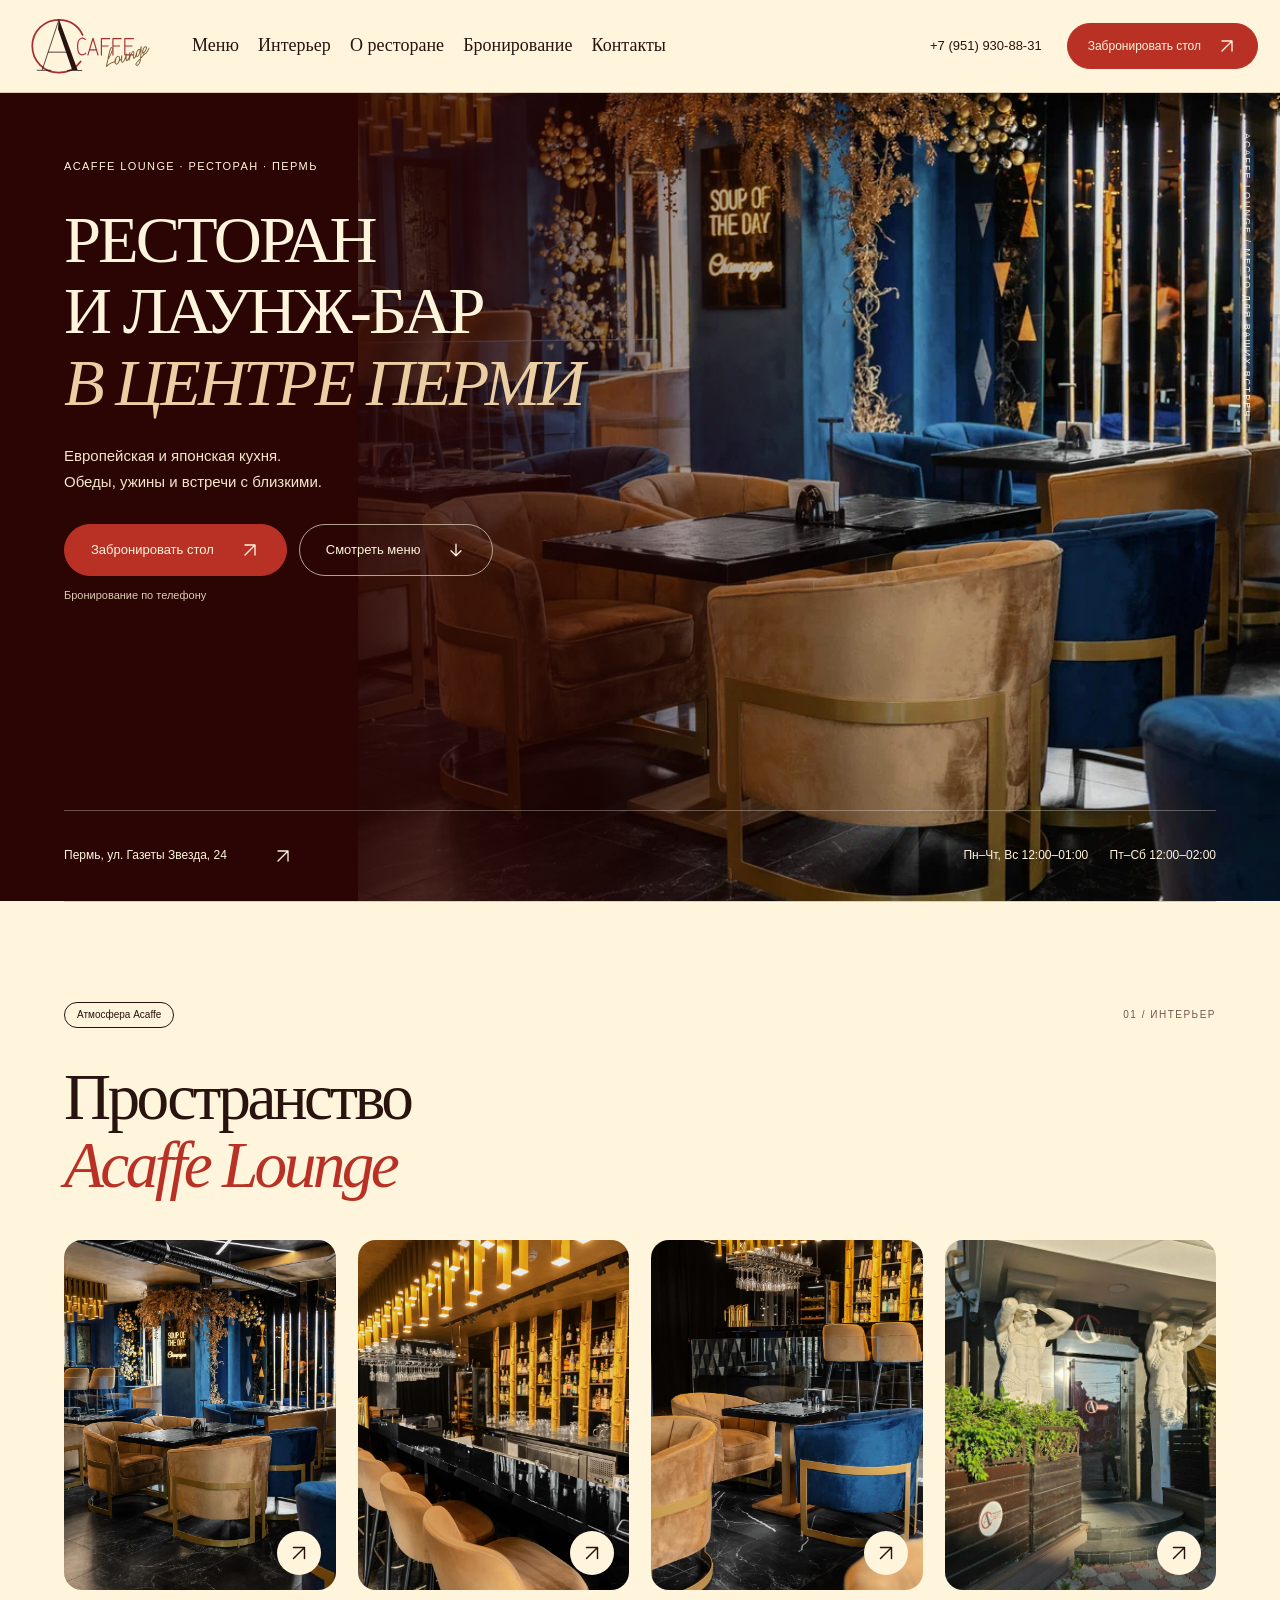
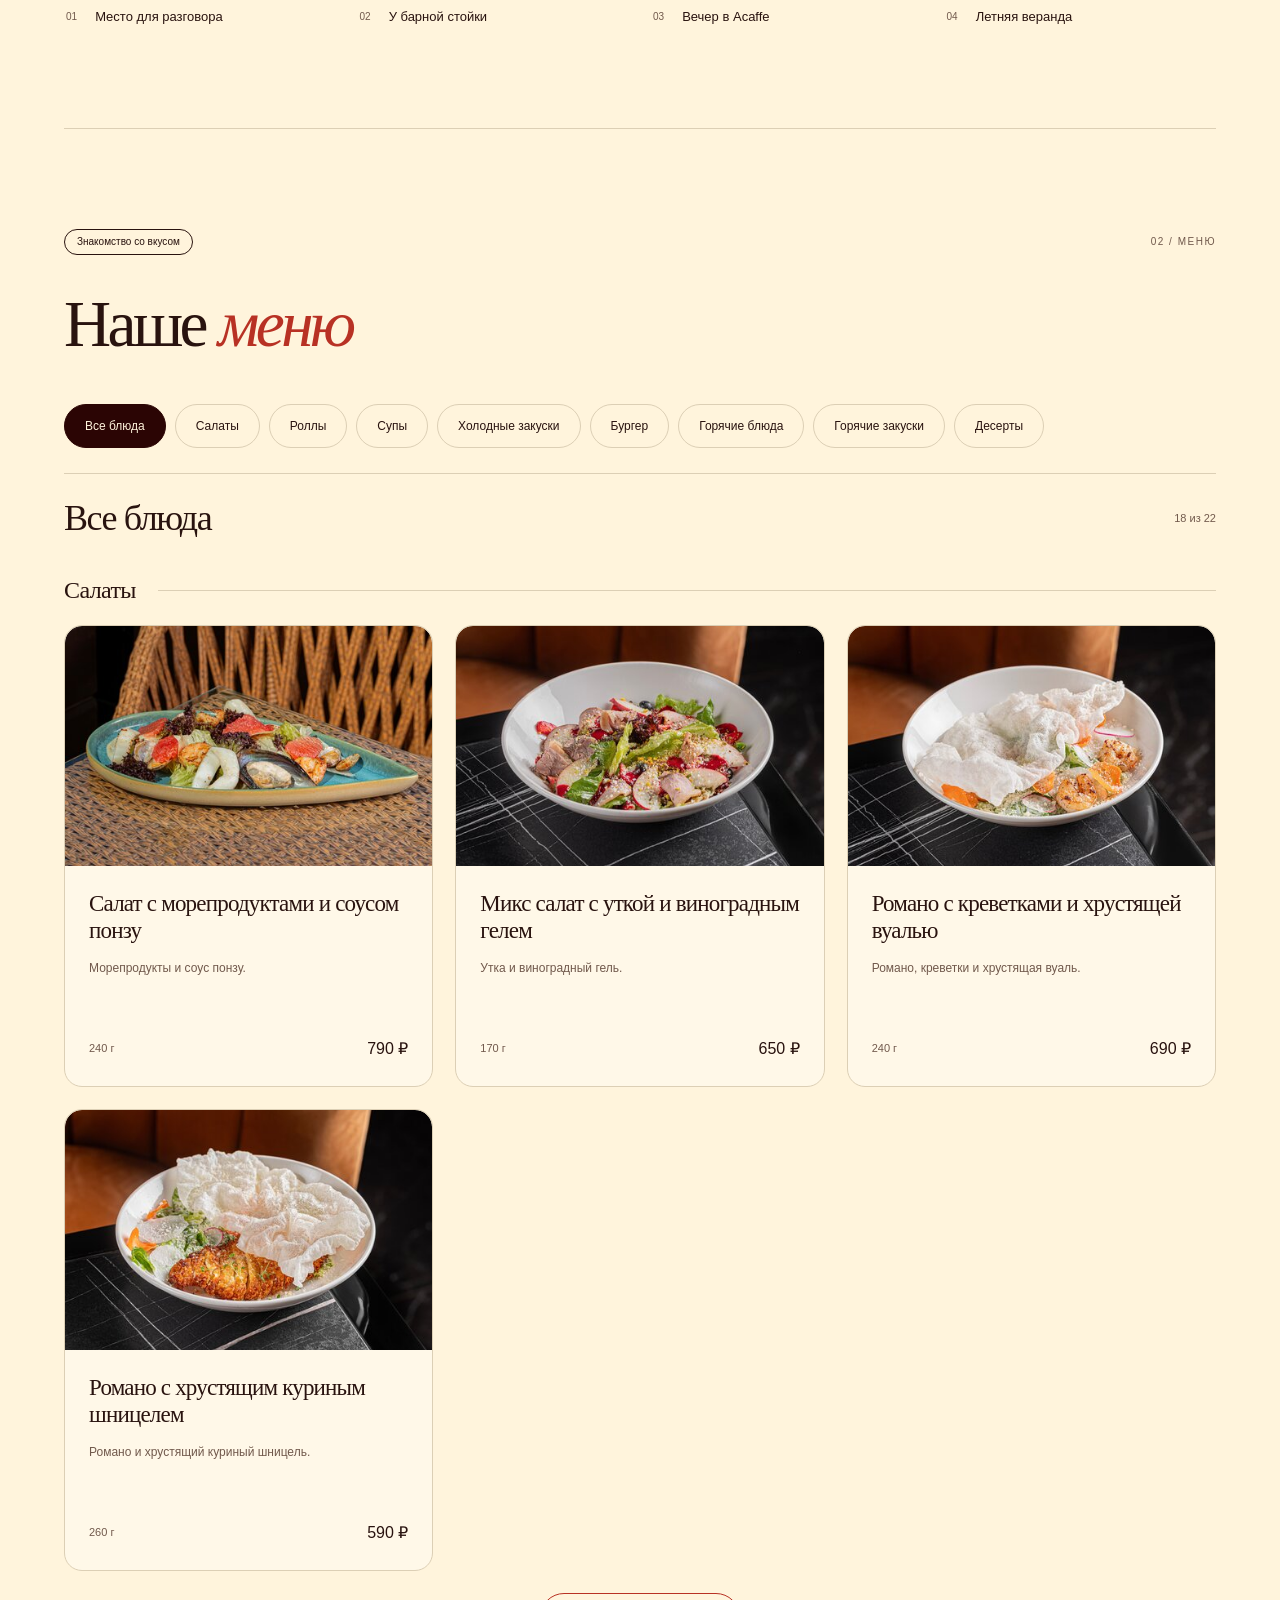
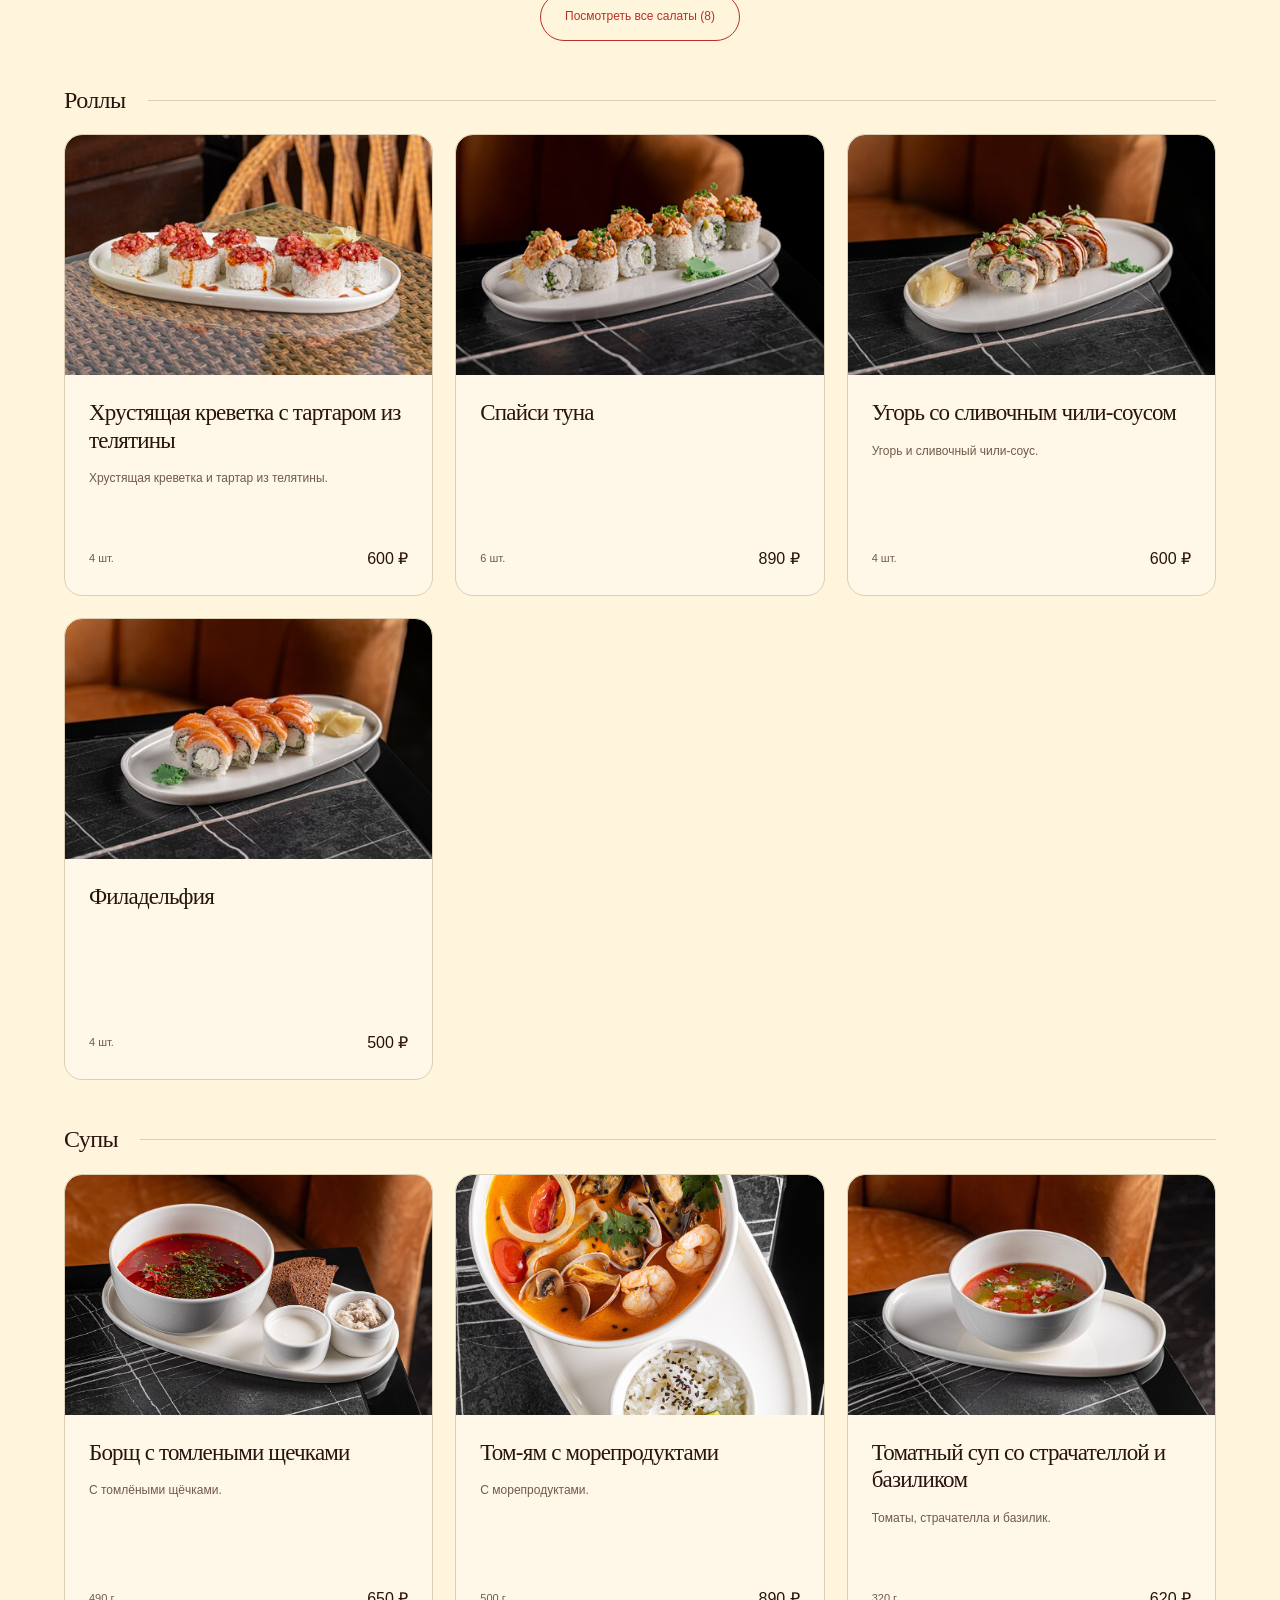
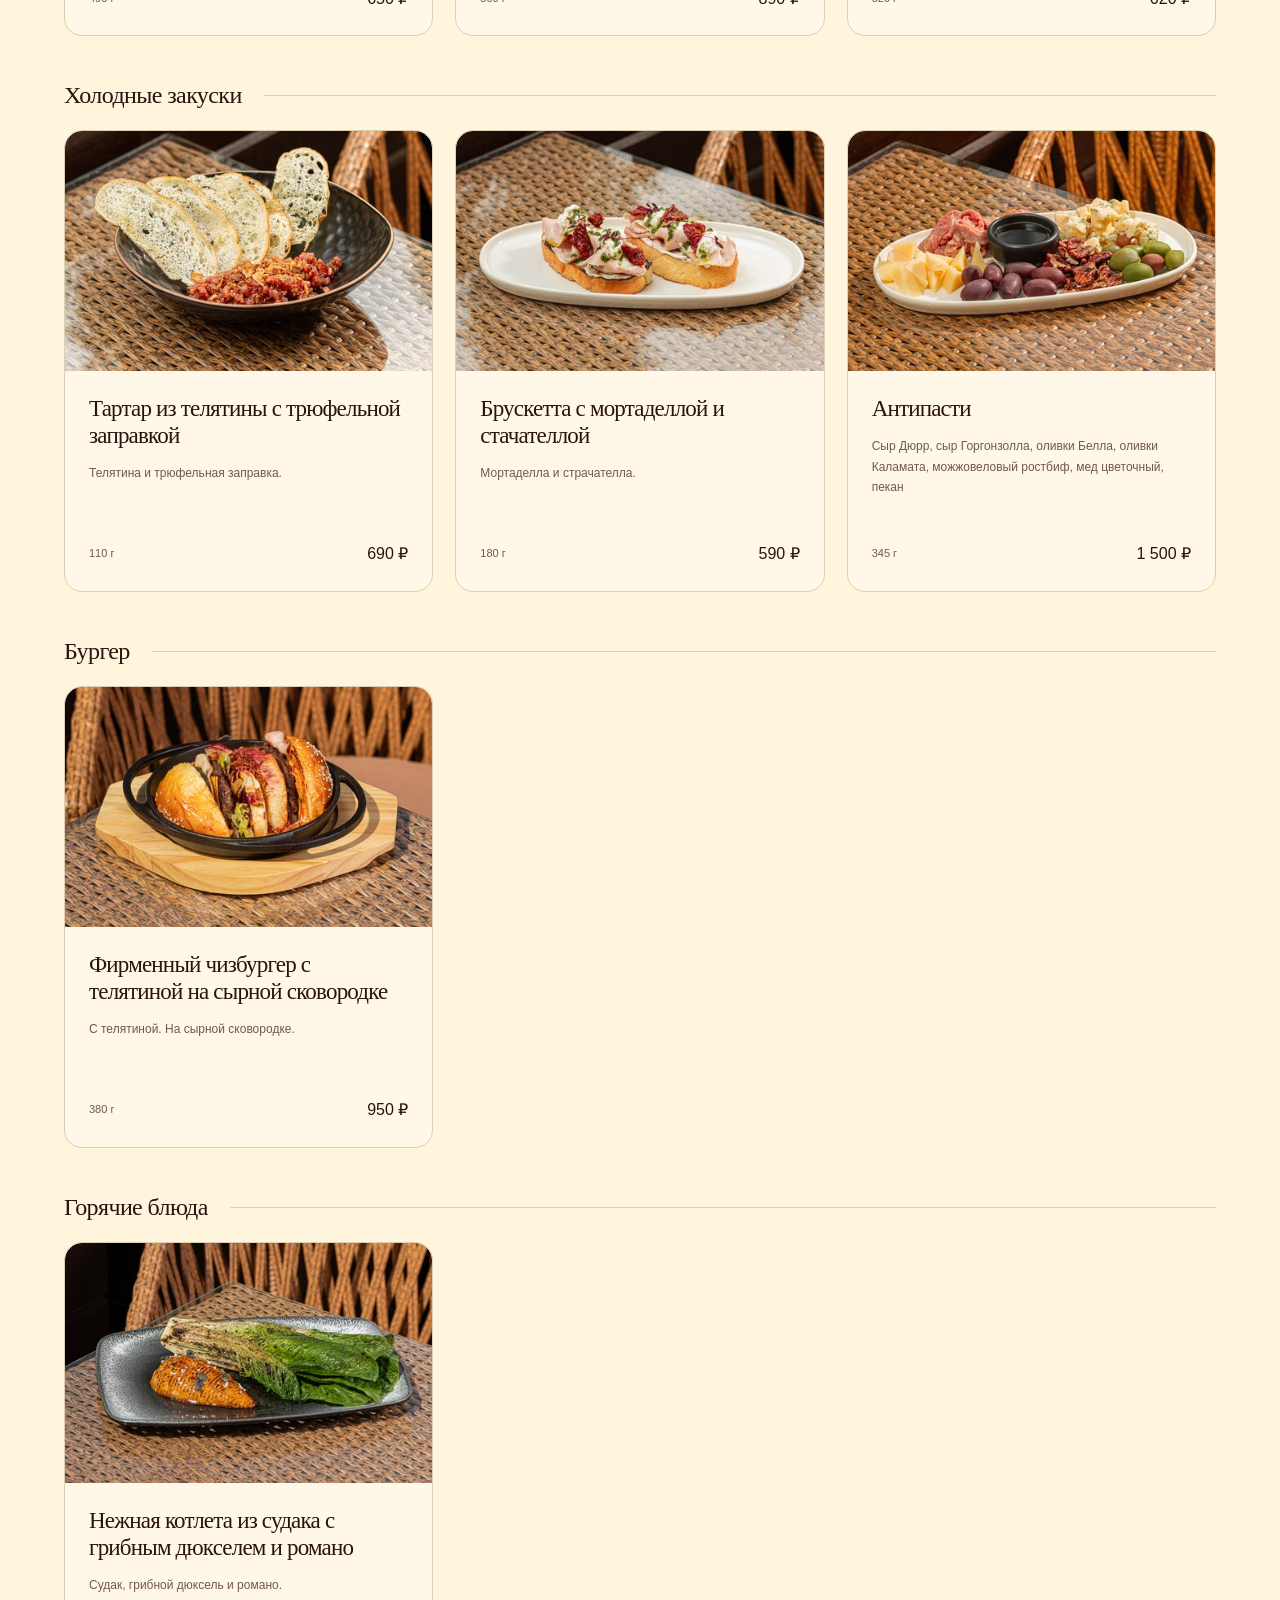
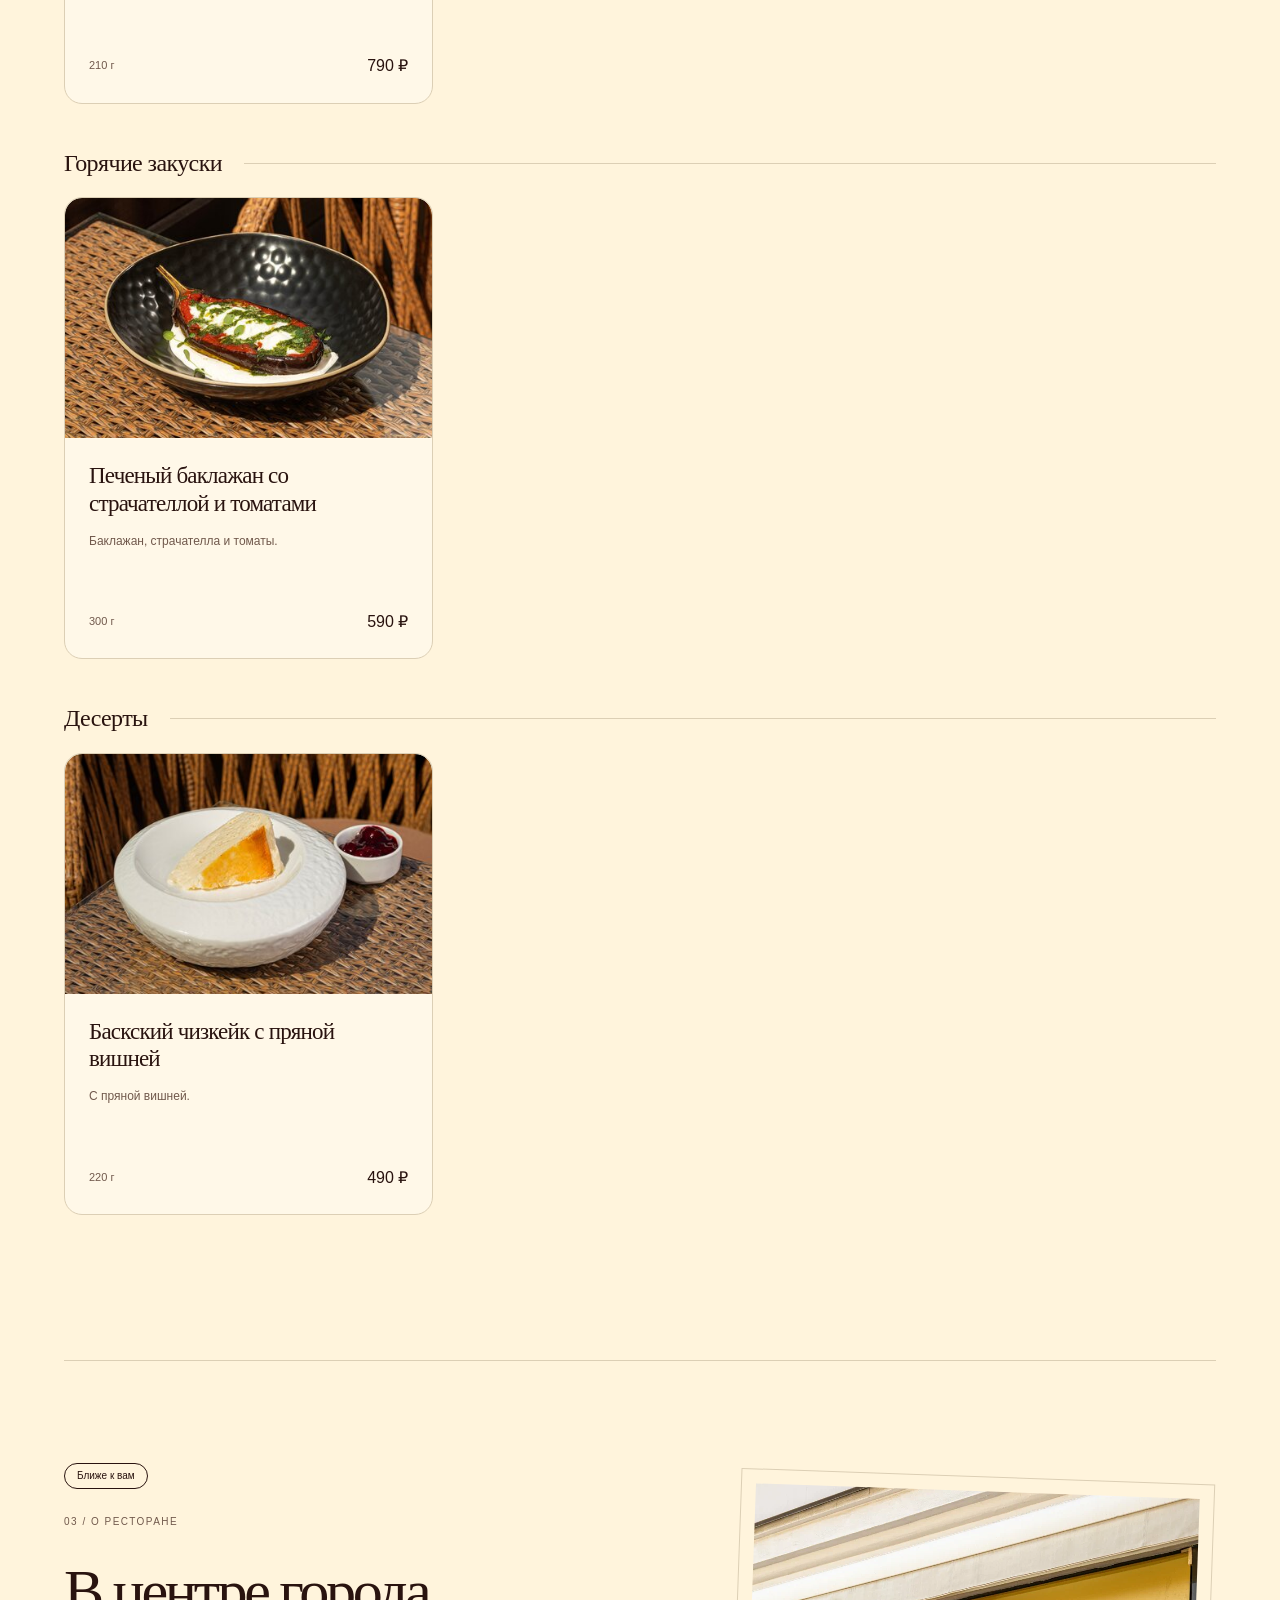
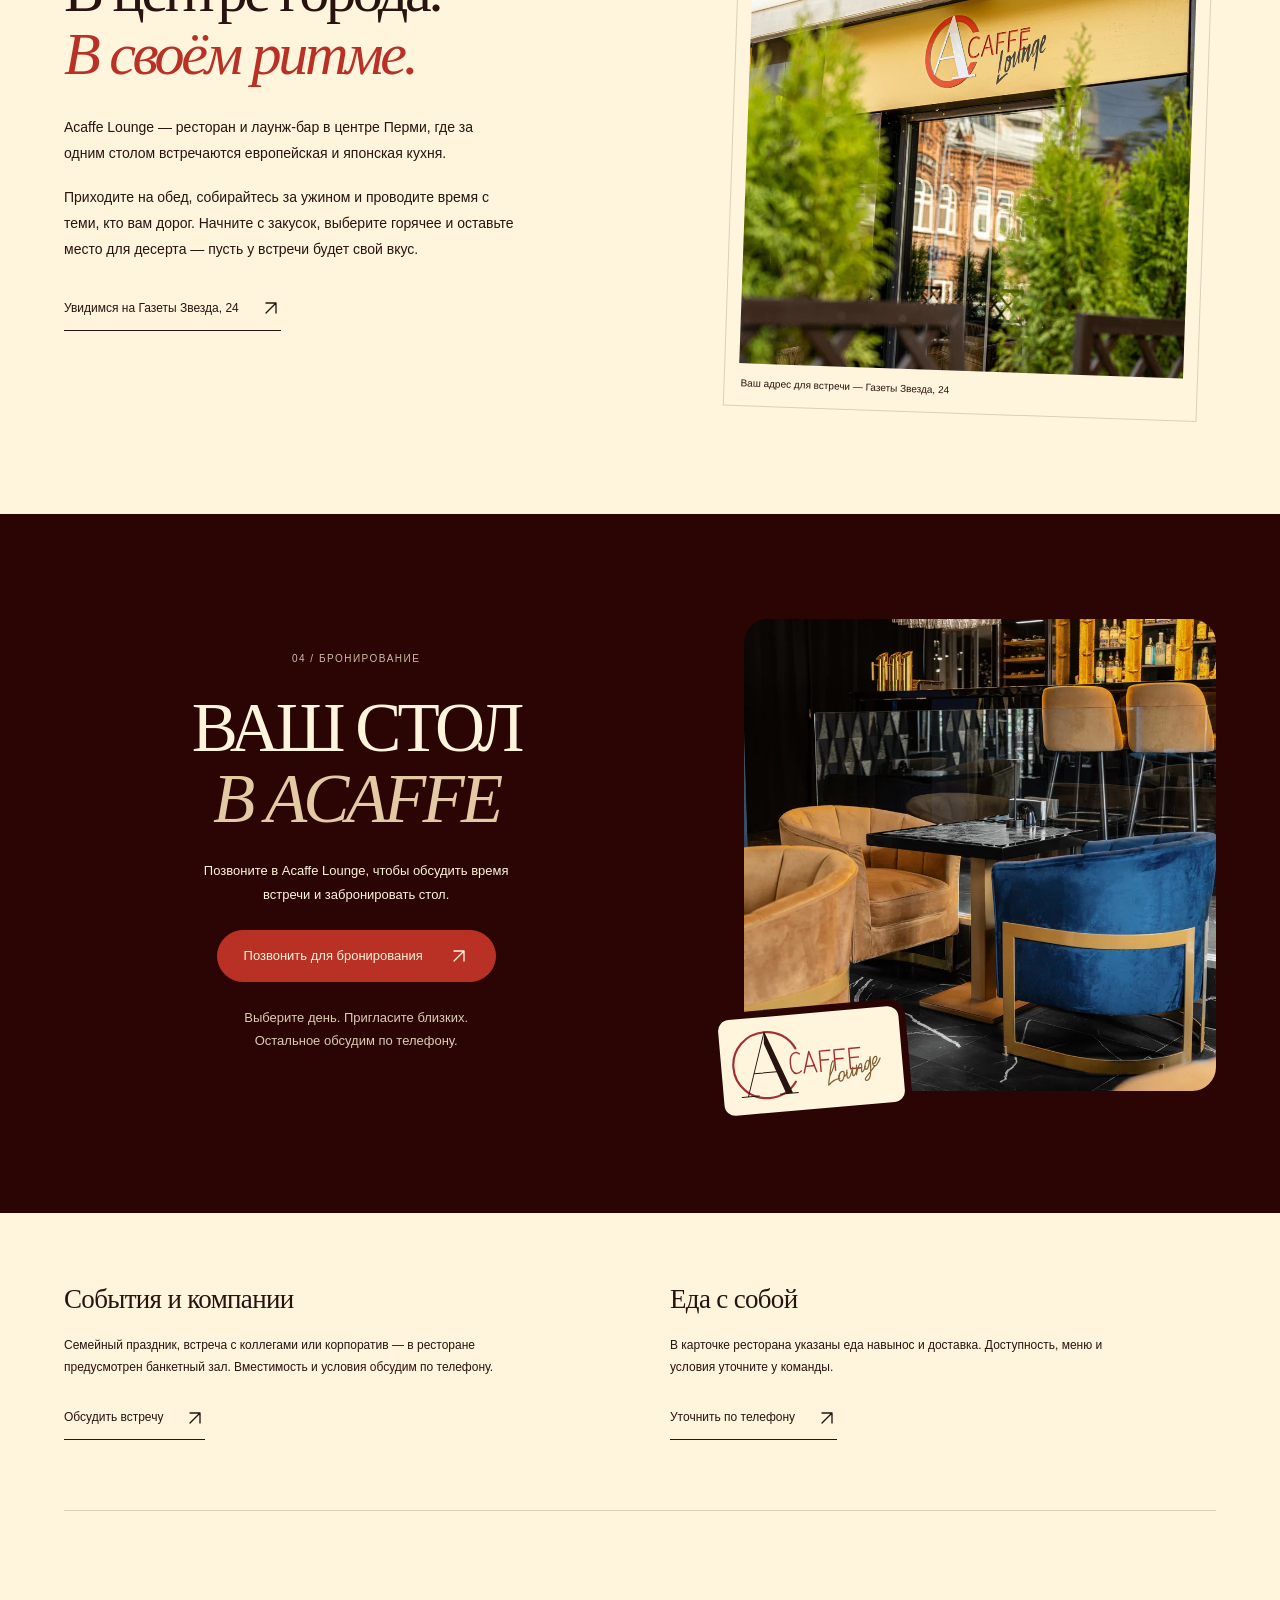
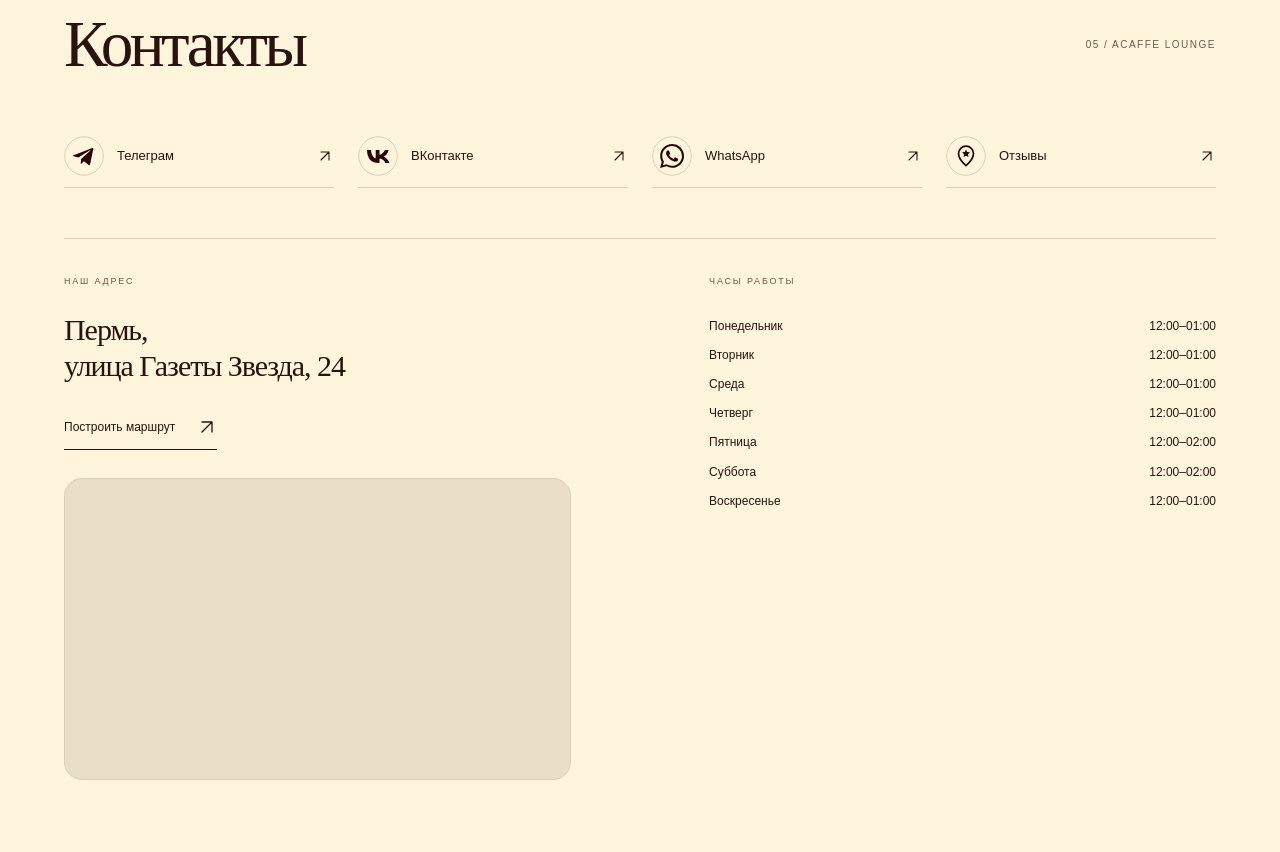
==== commit 020058e7: "Add files via upload" ====
--- a/index.html
+++ b/index.html
@@ -7,19 +7,19 @@
   <meta name="theme-color" content="#2b0504">
   <title>Acaffe Lounge — ресторан на Газеты Звезда, 24, Пермь</title>
   <meta name="description" content="Acaffe Lounge в Перми: познакомьтесь с интерьером, изучите опубликованное меню и позвоните для бронирования стола. Улица Газеты Звезда, 24.">
-  <link rel="stylesheet" href="css/styles.css">
-  <link rel="stylesheet" href="css/refinements.css">
+  <link rel="stylesheet" href="css/styles.css?v=4">
+  <link rel="stylesheet" href="css/refinements.css?v=6">
   <link rel="icon" href="assets/favicon.svg" type="image/svg+xml">
-  <script src="js/main.js" defer></script>
+  <script src="js/main.js?v=4" defer></script>
 </head>
 <body>
   <a class="skip-link" href="#main">Перейти к содержимому</a>
   <header class="header">
     <a class="wordmark" href="#home" aria-label="Acaffe Lounge — в начало"><img src="assets/logo.svg" alt="Acaffe Lounge" width="150" height="80"></a>
     <button class="nav-toggle" aria-expanded="false" aria-controls="navigation" aria-label="Открыть меню" hidden><span class="burger-line" aria-hidden="true"></span><span class="burger-line" aria-hidden="true"></span><span class="burger-line" aria-hidden="true"></span></button>
-    <nav id="navigation" aria-label="Основная навигация"><a href="#menu">Меню</a><a href="#interior">Интерьер</a><a href="#about">О ресторане</a><a href="#booking">Бронирование</a><a href="#contacts">Контакты</a></nav>
+    <nav id="navigation" aria-label="Основная навигация"><a href="#menu">Меню</a><a href="#interior">Интерьер</a><a href="#about">О ресторане</a><a href="#booking">Бронирование</a><a href="#contacts">Контакты</a><div class="nav-social" aria-label="Социальные сети и карта"><a href="https://t.me/acaffe2022" target="_blank" rel="noopener noreferrer" aria-label="Телеграм"><img src="assets/icons/telegram.svg" alt="" width="40" height="40"></a><a href="https://wa.me/79519308831" target="_blank" rel="noopener noreferrer" aria-label="WhatsApp"><img src="assets/icons/whatsapp.svg" alt="" width="40" height="40"></a><a href="https://vk.ru/acaffeperm2023" target="_blank" rel="noopener noreferrer" aria-label="ВКонтакте"><img src="assets/icons/vk.svg" alt="" width="40" height="40"></a><a href="https://yandex.com/maps/org/acaffe_lounge/69147270460/" target="_blank" rel="noopener noreferrer" aria-label="Яндекс Карты"><img src="assets/icons/maps.svg" alt="" width="40" height="40"></a></div></nav>
     <a class="header-phone" href="tel:+79519308831">+7 (951) 930-88-31</a>
-    <a class="button header-book" href="tel:+79519308831" aria-label="Позвонить для бронирования">Забронировать стол <span aria-hidden="true">↗</span></a>
+    <a class="button header-book" href="tel:+79519308831" aria-label="Позвонить для бронирования">Забронировать стол <span aria-hidden="true"><svg class="arrow-icon" aria-hidden="true" focusable="false" width="20" height="20" viewBox="0 0 24 24"><path d="M6 18 18 6M6 6h12v12" fill="none" stroke="currentColor" stroke-width="1.6" stroke-linecap="round" stroke-linejoin="round"/></svg></span></a>
   </header>
   <div class="nav-backdrop" hidden aria-hidden="true"></div>
   <main id="main">
@@ -27,30 +27,24 @@
       <img class="hero-image" src="assets/images/lounge.webp" alt="Синие диваны, золотистые кресла и мраморные столы в Acaffe Lounge" width="853" height="1280" fetchpriority="high">
       <div class="hero-shade"></div>
       <div class="hero-copy">
-        <p class="eyebrow"><span class="spark" aria-hidden="true">✳</span> Ресторан · Пермь</p>
-        <h1 id="hero-title">Хороший вечер.<br>В хорошей<br><em>компании.</em></h1>
-        <p class="hero-description">Ресторан и лаунж-бар в центре Перми.<br>Европейская и японская кухня — для обеда,<br class="desktop-break"> ужина и встреч с близкими.</p>
-        <div class="hero-actions"><a class="button" href="tel:+79519308831" aria-label="Позвонить для бронирования">Забронировать стол <span aria-hidden="true">↗</span></a><a class="button outline light" href="#menu">Смотреть меню <span aria-hidden="true">↓</span></a></div>
+        <p class="eyebrow">Acaffe Lounge · Ресторан · Пермь</p>
+        <h1 id="hero-title">РЕСТОРАН<br>И ЛАУНЖ-БАР<br><em>В ЦЕНТРЕ ПЕРМИ</em></h1>
+        <p class="hero-description">Европейская и японская кухня.<br>Обеды, ужины и встречи с близкими.</p>
+        <div class="hero-actions"><a class="button" href="tel:+79519308831" aria-label="Позвонить для бронирования">Забронировать стол <span aria-hidden="true"><svg class="arrow-icon" aria-hidden="true" focusable="false" width="20" height="20" viewBox="0 0 24 24"><path d="M6 18 18 6M6 6h12v12" fill="none" stroke="currentColor" stroke-width="1.6" stroke-linecap="round" stroke-linejoin="round"/></svg></span></a><a class="button outline light" href="#menu">Смотреть меню <span aria-hidden="true"><svg class="arrow-icon" aria-hidden="true" focusable="false" width="20" height="20" viewBox="0 0 24 24"><path d="M12 5v14m-6-6 6 6 6-6" fill="none" stroke="currentColor" stroke-width="1.6" stroke-linecap="round" stroke-linejoin="round"/></svg></span></a></div>
         <p class="call-hint">Бронирование по телефону</p>
       </div>
-      <div class="hero-bottom"><a href="#contacts">Пермь, ул. Газеты Звезда, 24 <span aria-hidden="true">↗</span></a><p>Пн–Чт, Вс 12:00–01:00 <span>Пт–Сб 12:00–02:00</span></p></div>
+      <div class="hero-bottom"><a href="#contacts">Пермь, ул. Газеты Звезда, 24 <span aria-hidden="true"><svg class="arrow-icon" aria-hidden="true" focusable="false" width="20" height="20" viewBox="0 0 24 24"><path d="M6 18 18 6M6 6h12v12" fill="none" stroke="currentColor" stroke-width="1.6" stroke-linecap="round" stroke-linejoin="round"/></svg></span></a><p>Пн–Чт, Вс 12:00–01:00 <span>Пт–Сб 12:00–02:00</span></p></div>
       <span class="hero-caption">Acaffe Lounge / место для ваших встреч</span>
     </section>
-    <div class="shortcuts wrap" aria-label="Быстрые переходы">
-      <a href="#menu"><span class="shortcut-number">01</span><span>Вкус вечера</span><span aria-hidden="true">↗</span></a>
-      <a href="#interior"><span class="shortcut-number">02</span><span>Настроение места</span><span aria-hidden="true">↗</span></a>
-      <a href="#booking"><span class="shortcut-number">03</span><span>Ваша встреча</span><span aria-hidden="true">↗</span></a>
-    </div>
-
-    <section class="section interior wrap" id="interior" aria-labelledby="interior-title">
+<section class="section interior wrap" id="interior" aria-labelledby="interior-title">
       <div class="section-top"><span class="tag">Атмосфера Acaffe</span><span class="section-index">01 / Интерьер</span></div>
-      <div class="section-heading"><h2 id="interior-title">У вечера есть<br><em>своё настроение.</em></h2></div>
-      <div class="gallery-grid"><figure class="gallery-card"><a href="assets/images/lounge.webp" data-gallery data-caption="Синие диваны и золотистые кресла в зале" aria-label="Увеличить фото: Синие диваны и золотистые кресла в зале"><img src="assets/images/lounge.webp" alt="Синие диваны и золотистые кресла в зале" width="853" height="1280" loading="lazy"><span class="photo-open" aria-hidden="true">↗</span></a><figcaption><span>01</span>Место для разговора</figcaption></figure><figure class="gallery-card"><a href="assets/images/bar.webp" data-gallery data-caption="Барная стойка с золотистой подсветкой" aria-label="Увеличить фото: Барная стойка с золотистой подсветкой"><img src="assets/images/bar.webp" alt="Барная стойка с золотистой подсветкой" width="853" height="1280" loading="lazy"><span class="photo-open" aria-hidden="true">↗</span></a><figcaption><span>02</span>У барной стойки</figcaption></figure><figure class="gallery-card"><a href="assets/images/interior.webp" data-gallery data-caption="Мягкие кресла и столы рядом с барной стойкой" aria-label="Увеличить фото: Мягкие кресла и столы рядом с барной стойкой"><img src="assets/images/interior.webp" alt="Мягкие кресла и столы рядом с барной стойкой" width="853" height="1280" loading="lazy"><span class="photo-open" aria-hidden="true">↗</span></a><figcaption><span>03</span>Вечер в Acaffe</figcaption></figure></div>
+      <div class="section-heading"><h2 id="interior-title">Пространство<br><em>Acaffe Lounge</em></h2></div>
+      <div class="gallery-grid"><figure class="gallery-card"><a href="assets/images/lounge.webp" data-gallery data-caption="Синие диваны и золотистые кресла в зале" aria-label="Увеличить фото: Синие диваны и золотистые кресла в зале"><img src="assets/images/lounge.webp" alt="Синие диваны и золотистые кресла в зале" width="853" height="1280" loading="lazy"><span class="photo-open" aria-hidden="true"><svg class="arrow-icon" aria-hidden="true" focusable="false" width="20" height="20" viewBox="0 0 24 24"><path d="M6 18 18 6M6 6h12v12" fill="none" stroke="currentColor" stroke-width="1.6" stroke-linecap="round" stroke-linejoin="round"/></svg></span></a><figcaption><span>01</span>Место для разговора</figcaption></figure><figure class="gallery-card"><a href="assets/images/bar.webp" data-gallery data-caption="Барная стойка с золотистой подсветкой" aria-label="Увеличить фото: Барная стойка с золотистой подсветкой"><img src="assets/images/bar.webp" alt="Барная стойка с золотистой подсветкой" width="853" height="1280" loading="lazy"><span class="photo-open" aria-hidden="true"><svg class="arrow-icon" aria-hidden="true" focusable="false" width="20" height="20" viewBox="0 0 24 24"><path d="M6 18 18 6M6 6h12v12" fill="none" stroke="currentColor" stroke-width="1.6" stroke-linecap="round" stroke-linejoin="round"/></svg></span></a><figcaption><span>02</span>У барной стойки</figcaption></figure><figure class="gallery-card"><a href="assets/images/interior.webp" data-gallery data-caption="Мягкие кресла и столы рядом с барной стойкой" aria-label="Увеличить фото: Мягкие кресла и столы рядом с барной стойкой"><img src="assets/images/interior.webp" alt="Мягкие кресла и столы рядом с барной стойкой" width="853" height="1280" loading="lazy"><span class="photo-open" aria-hidden="true"><svg class="arrow-icon" aria-hidden="true" focusable="false" width="20" height="20" viewBox="0 0 24 24"><path d="M6 18 18 6M6 6h12v12" fill="none" stroke="currentColor" stroke-width="1.6" stroke-linecap="round" stroke-linejoin="round"/></svg></span></a><figcaption><span>03</span>Вечер в Acaffe</figcaption></figure><figure class="gallery-card"><a href="assets/images/terrace.jpg" data-gallery data-caption="Фасад Acaffe Lounge и озеленённая летняя веранда" aria-label="Увеличить фото: Фасад и летняя веранда"><img src="assets/images/terrace.jpg" alt="Фасад Acaffe Lounge и озеленённая летняя веранда" width="960" height="720" loading="lazy"><span class="photo-open" aria-hidden="true"><svg class="arrow-icon" aria-hidden="true" focusable="false" width="20" height="20" viewBox="0 0 24 24"><path d="M6 18 18 6M6 6h12v12" fill="none" stroke="currentColor" stroke-width="1.6" stroke-linecap="round" stroke-linejoin="round"/></svg></span></a><figcaption><span>04</span>Летняя веранда</figcaption></figure></div>
       
     </section>
     <section class="section menu wrap" id="menu" aria-labelledby="menu-title">
       <div class="section-top"><span class="tag">Знакомство со вкусом</span><span class="section-index">02 / Меню</span></div>
-      <div class="section-heading"><h2 id="menu-title">Разговор начинается<br><em>с хорошего ужина.</em></h2></div>
+      <div class="section-heading"><h2 id="menu-title">Наше <em>меню</em></h2></div>
       <div class="menu-tools" hidden><div class="categories" role="group" aria-label="Категории меню"><button type="button" data-filter="all" aria-pressed="true" aria-controls="menu-groups">Все блюда</button><button type="button" data-filter="Салаты" aria-pressed="false" aria-controls="menu-groups">Салаты</button><button type="button" data-filter="Роллы" aria-pressed="false" aria-controls="menu-groups">Роллы</button><button type="button" data-filter="Супы" aria-pressed="false" aria-controls="menu-groups">Супы</button><button type="button" data-filter="Холодные закуски" aria-pressed="false" aria-controls="menu-groups">Холодные закуски</button><button type="button" data-filter="Бургер" aria-pressed="false" aria-controls="menu-groups">Бургер</button><button type="button" data-filter="Горячие блюда" aria-pressed="false" aria-controls="menu-groups">Горячие блюда</button><button type="button" data-filter="Горячие закуски" aria-pressed="false" aria-controls="menu-groups">Горячие закуски</button><button type="button" data-filter="Десерты" aria-pressed="false" aria-controls="menu-groups">Десерты</button></div></div>
       <div class="menu-view-heading"><p id="menu-view-title">Все блюда</p><p id="menu-status" role="status">22 блюда</p></div>
       <div id="menu-groups"><section class="menu-group" data-menu-category="Салаты" aria-labelledby="menu-category-0">
@@ -90,9 +84,9 @@
 <section class="menu-group" data-menu-category="Супы" aria-labelledby="menu-category-2">
         <h3 class="menu-group-title" id="menu-category-2">Супы</h3>
         <div class="menu-grid" id="menu-category-2-grid"><article class="dish dish-photo" data-category="Супы" data-search="Борщ с томлеными щечками ">
-            <img src="assets/images/dish-13.jpg" alt="Борщ с томлеными щечками" width="200" height="300" loading="lazy"><div class="dish-copy"><h4>Борщ с томлеными щечками</h4><p class="dish-description">С томлёными щёчками.</p><p class="dish-bottom"><span>490 г</span><strong>650 ₽</strong></p></div>
+            <img src="assets/images/dish-13.jpg?v=4" alt="Борщ с томлеными щечками" width="1000" height="1500" loading="lazy"><div class="dish-copy"><h4>Борщ с томлеными щечками</h4><p class="dish-description">С томлёными щёчками.</p><p class="dish-bottom"><span>490 г</span><strong>650 ₽</strong></p></div>
           </article><article class="dish dish-photo" data-category="Супы" data-search="Том-ям с морепродуктами ">
-            <img src="assets/images/dish-14.jpg" alt="Том-ям с морепродуктами" width="200" height="300" loading="lazy"><div class="dish-copy"><h4>Том-ям с морепродуктами</h4><p class="dish-description">С морепродуктами.</p><p class="dish-bottom"><span>500 г</span><strong>890 ₽</strong></p></div>
+            <img src="assets/images/dish-14.jpg?v=4" alt="Том-ям с морепродуктами" width="1000" height="1500" loading="lazy"><div class="dish-copy"><h4>Том-ям с морепродуктами</h4><p class="dish-description">С морепродуктами.</p><p class="dish-bottom"><span>500 г</span><strong>890 ₽</strong></p></div>
           </article><article class="dish dish-photo" data-category="Супы" data-search="Томатный суп со страчателлой и базиликом ">
             <img src="assets/images/dish-15.jpg" alt="Томатный суп со страчателлой и базиликом" width="450" height="300" loading="lazy"><div class="dish-copy"><h4>Томатный суп со страчателлой и базиликом</h4><p class="dish-description">Томаты, страчателла и базилик.</p><p class="dish-bottom"><span>320 г</span><strong>620 ₽</strong></p></div>
           </article></div>
@@ -139,25 +133,23 @@
       </section></div>
     </section>
     <section class="section about wrap" id="about" aria-labelledby="about-title">
-      <div class="about-copy"><span class="tag">Ближе к вам</span><p class="section-index">03 / О ресторане</p><h2 id="about-title">В центре города.<br><em>В своём ритме.</em></h2><p>Acaffe Lounge — ресторан и лаунж-бар в центре Перми, где за одним столом встречаются европейская и японская кухня.</p><p>Приходите на обед, собирайтесь за ужином и проводите время с теми, кто вам дорог. Начните с закусок, выберите горячее и оставьте место для десерта — пусть у встречи будет свой вкус.</p><a class="text-link" href="#contacts">Увидимся на Газеты Звезда, 24 <span aria-hidden="true">↗</span></a></div>
+      <div class="about-copy"><span class="tag">Ближе к вам</span><p class="section-index">03 / О ресторане</p><h2 id="about-title">В центре города.<br><em>В своём ритме.</em></h2><p>Acaffe Lounge — ресторан и лаунж-бар в центре Перми, где за одним столом встречаются европейская и японская кухня.</p><p>Приходите на обед, собирайтесь за ужином и проводите время с теми, кто вам дорог. Начните с закусок, выберите горячее и оставьте место для десерта — пусть у встречи будет свой вкус.</p><a class="text-link" href="#contacts">Увидимся на Газеты Звезда, 24 <span aria-hidden="true"><svg class="arrow-icon" aria-hidden="true" focusable="false" width="20" height="20" viewBox="0 0 24 24"><path d="M6 18 18 6M6 6h12v12" fill="none" stroke="currentColor" stroke-width="1.6" stroke-linecap="round" stroke-linejoin="round"/></svg></span></a></div>
       <figure class="about-photo"><img src="assets/images/exterior.webp" alt="Вывеска Acaffe Lounge и озеленённая веранда у входа" width="853" height="1280" loading="lazy"><figcaption>Ваш адрес для встречи — Газеты Звезда, 24</figcaption></figure>
     </section>
     <section class="booking wrap" id="booking" aria-labelledby="booking-title">
-      <div class="booking-copy"><span class="tag">Планы на вечер</span><p class="section-index">04 / Бронирование</p><h2 id="booking-title">Осталось выбрать<br><em>компанию.</em></h2><p>Позвоните в Acaffe Lounge, чтобы обсудить время встречи и забронировать стол.</p><a class="button" href="tel:+79519308831">Позвонить для бронирования <span aria-hidden="true">↗</span></a><a class="booking-phone" href="tel:+79519308831">+7 (951) 930-88-31</a></div>
+      <div class="booking-copy"><p class="section-index">04 / Бронирование</p><h2 id="booking-title">ВАШ СТОЛ<br><em>В ACAFFE</em></h2><p>Позвоните в Acaffe Lounge, чтобы обсудить время встречи и забронировать стол.</p><a class="button" href="tel:+79519308831">Позвонить для бронирования <span aria-hidden="true"><svg class="arrow-icon" aria-hidden="true" focusable="false" width="20" height="20" viewBox="0 0 24 24"><path d="M6 18 18 6M6 6h12v12" fill="none" stroke="currentColor" stroke-width="1.6" stroke-linecap="round" stroke-linejoin="round"/></svg></span></a><p class="booking-note">Выберите день. Пригласите близких.<br>Остальное обсудим по телефону.</p></div>
       <div class="booking-picture"><img class="booking-photo" src="assets/images/interior.webp" alt="Стол и мягкие кресла в Acaffe Lounge" width="853" height="1280" loading="lazy"><div class="booking-brand"><img src="assets/logo.svg" alt="Acaffe Lounge" width="150" height="80" loading="lazy"></div></div>
     </section>
-    <section class="services wrap" aria-labelledby="services-title"><div class="services-intro"><span class="tag">Ещё один повод</span><h2 id="services-title">Для вашей встречи</h2><p class="services-note">Собирайте тех,<br>с кем хорошо.</p></div><div class="service-item"><h3>События и компании</h3><p>В ресторане предусмотрен банкетный зал. Вместимость и условия вашего события уточните по телефону.</p><a class="text-link" href="tel:+79519308831">Обсудить встречу ↗</a></div><div class="service-item"><h3>Еда с собой</h3><p>В карточке ресторана указаны еда навынос и доставка. Доступность, меню и условия уточните у команды.</p><a class="text-link" href="tel:+79519308831">Уточнить по телефону ↗</a></div></section>
+    <section class="services wrap" aria-label="Услуги ресторана"><div class="service-item"><h2>События и компании</h2><p>Семейный праздник, встреча с коллегами или корпоратив — в ресторане предусмотрен банкетный зал. Вместимость и условия обсудим по телефону.</p><a class="text-link" href="tel:+79519308831">Обсудить встречу <svg class="arrow-icon" aria-hidden="true" focusable="false" width="20" height="20" viewBox="0 0 24 24"><path d="M6 18 18 6M6 6h12v12" fill="none" stroke="currentColor" stroke-width="1.6" stroke-linecap="round" stroke-linejoin="round"/></svg></a></div><div class="service-item"><h2>Еда с собой</h2><p>В карточке ресторана указаны еда навынос и доставка. Доступность, меню и условия уточните у команды.</p><a class="text-link" href="tel:+79519308831">Уточнить по телефону <svg class="arrow-icon" aria-hidden="true" focusable="false" width="20" height="20" viewBox="0 0 24 24"><path d="M6 18 18 6M6 6h12v12" fill="none" stroke="currentColor" stroke-width="1.6" stroke-linecap="round" stroke-linejoin="round"/></svg></a></div></section>
     <section class="section contacts wrap" id="contacts" aria-labelledby="contacts-title">
-      <div class="section-top"><span class="tag">Будем рядом</span><span class="section-index">05 / Контакты</span></div>
-      <div class="section-heading"><h2 id="contacts-title">Встретимся<br><em>в Acaffe.</em></h2><a class="contact-phone" href="tel:+79519308831">+7 (951) 930-88-31 <span aria-hidden="true">↗</span></a></div>
-      <div class="contacts-grid"><div class="address-block"><span class="mini-label">Наш адрес</span><address>Пермь,<br>улица Газеты Звезда, 24</address><a class="button outline" href="https://yandex.com/maps/org/acaffe_lounge/69147270460/" target="_blank" rel="noopener noreferrer">Открыть карту и маршрут <span aria-hidden="true">↗</span></a></div>
-      <div class="hours-block"><span class="mini-label">Время для встречи</span><table><caption class="visually-hidden">Расписание ресторана на неделю</caption><tbody><tr><th scope="row">Понедельник</th><td>12:00–01:00</td></tr><tr><th scope="row">Вторник</th><td>12:00–01:00</td></tr><tr><th scope="row">Среда</th><td>12:00–01:00</td></tr><tr><th scope="row">Четверг</th><td>12:00–01:00</td></tr><tr><th scope="row">Пятница</th><td>12:00–02:00</td></tr><tr><th scope="row">Суббота</th><td>12:00–02:00</td></tr><tr><th scope="row">Воскресенье</th><td>12:00–01:00</td></tr></tbody></table></div>
-      <div class="social-block"><span class="mini-label">Остаёмся на связи</span><a href="https://t.me/acaffe2022" target="_blank" rel="noopener noreferrer"><img class="social-icon" src="assets/icons/telegram.svg" alt="" width="40" height="40" loading="lazy"><span>Телеграм</span><span aria-hidden="true">↗</span></a><a href="https://vk.ru/acaffeperm2023" target="_blank" rel="noopener noreferrer"><img class="social-icon" src="assets/icons/vk.svg" alt="" width="40" height="40" loading="lazy"><span>ВКонтакте</span><span aria-hidden="true">↗</span></a><a href="https://wa.me/79519308831" target="_blank" rel="noopener noreferrer"><img class="social-icon" src="assets/icons/whatsapp.svg" alt="" width="40" height="40" loading="lazy"><span>Ватсап</span><span aria-hidden="true">↗</span></a><a class="reviews-link" href="https://yandex.com/maps/org/acaffe_lounge/69147270460/reviews/" target="_blank" rel="noopener noreferrer"><img class="social-icon" src="assets/icons/maps.svg" alt="" width="40" height="40" loading="lazy"><span>Отзывы</span><span aria-hidden="true">↗</span></a></div></div>
-      <div class="map-panel"><iframe src="https://yandex.ru/map-widget/v1/?z=17&amp;ol=biz&amp;oid=69147270460" title="Acaffe Lounge — улица Газеты Звезда, 24, Пермь, на Яндекс Картах" width="1200" height="430" loading="lazy" referrerpolicy="strict-origin-when-cross-origin"></iframe></div>
+      <div class="section-heading"><h2 id="contacts-title">Контакты</h2><span class="section-index">05 / Acaffe Lounge</span></div>
+      <div class="social-block"><a href="https://t.me/acaffe2022" target="_blank" rel="noopener noreferrer"><img class="social-icon" src="assets/icons/telegram.svg" alt="" width="40" height="40" loading="lazy"><span>Телеграм</span><span aria-hidden="true"><svg class="arrow-icon" aria-hidden="true" focusable="false" width="20" height="20" viewBox="0 0 24 24"><path d="M6 18 18 6M6 6h12v12" fill="none" stroke="currentColor" stroke-width="1.6" stroke-linecap="round" stroke-linejoin="round"/></svg></span></a><a href="https://vk.ru/acaffeperm2023" target="_blank" rel="noopener noreferrer"><img class="social-icon" src="assets/icons/vk.svg" alt="" width="40" height="40" loading="lazy"><span>ВКонтакте</span><span aria-hidden="true"><svg class="arrow-icon" aria-hidden="true" focusable="false" width="20" height="20" viewBox="0 0 24 24"><path d="M6 18 18 6M6 6h12v12" fill="none" stroke="currentColor" stroke-width="1.6" stroke-linecap="round" stroke-linejoin="round"/></svg></span></a><a href="https://wa.me/79519308831" target="_blank" rel="noopener noreferrer"><img class="social-icon" src="assets/icons/whatsapp.svg" alt="" width="40" height="40" loading="lazy"><span>WhatsApp</span><span aria-hidden="true"><svg class="arrow-icon" aria-hidden="true" focusable="false" width="20" height="20" viewBox="0 0 24 24"><path d="M6 18 18 6M6 6h12v12" fill="none" stroke="currentColor" stroke-width="1.6" stroke-linecap="round" stroke-linejoin="round"/></svg></span></a><a class="reviews-link" href="https://yandex.com/maps/org/acaffe_lounge/69147270460/reviews/" target="_blank" rel="noopener noreferrer"><img class="social-icon" src="assets/icons/maps.svg" alt="" width="40" height="40" loading="lazy"><span>Отзывы</span><span aria-hidden="true"><svg class="arrow-icon" aria-hidden="true" focusable="false" width="20" height="20" viewBox="0 0 24 24"><path d="M6 18 18 6M6 6h12v12" fill="none" stroke="currentColor" stroke-width="1.6" stroke-linecap="round" stroke-linejoin="round"/></svg></span></a></div>
+      <div class="contact-details"><div class="address-block"><span class="mini-label">Наш адрес</span><address>Пермь,<br>улица Газеты Звезда, 24</address><a class="text-link" href="https://yandex.com/maps/org/acaffe_lounge/69147270460/" target="_blank" rel="noopener noreferrer">Построить маршрут <svg class="arrow-icon" aria-hidden="true" focusable="false" width="20" height="20" viewBox="0 0 24 24"><path d="M6 18 18 6M6 6h12v12" fill="none" stroke="currentColor" stroke-width="1.6" stroke-linecap="round" stroke-linejoin="round"/></svg></a><div class="map-panel"><iframe src="https://yandex.ru/map-widget/v1/?z=17&amp;ol=biz&amp;oid=69147270460" title="Acaffe Lounge — улица Газеты Звезда, 24, Пермь, на Яндекс Картах" width="520" height="300" loading="lazy" referrerpolicy="strict-origin-when-cross-origin"></iframe></div></div><div class="hours-block"><span class="mini-label">Часы работы</span><table><caption class="visually-hidden">Расписание ресторана на неделю</caption><tbody><tr><th scope="row">Понедельник</th><td>12:00–01:00</td></tr><tr><th scope="row">Вторник</th><td>12:00–01:00</td></tr><tr><th scope="row">Среда</th><td>12:00–01:00</td></tr><tr><th scope="row">Четверг</th><td>12:00–01:00</td></tr><tr><th scope="row">Пятница</th><td>12:00–02:00</td></tr><tr><th scope="row">Суббота</th><td>12:00–02:00</td></tr><tr><th scope="row">Воскресенье</th><td>12:00–01:00</td></tr></tbody></table></div></div>
+
     </section>
     <dialog class="lightbox" aria-label="Фотографии Acaffe Lounge"><div class="lightbox-top"><span id="gallery-counter" aria-live="polite"></span><button id="close-gallery" aria-label="Закрыть просмотр фотографий"><span>Закрыть</span><svg aria-hidden="true" viewBox="0 0 24 24" width="18" height="18"><path d="m6 6 12 12M18 6 6 18" fill="none" stroke="currentColor" stroke-width="1.6" stroke-linecap="round"/></svg></button></div><figure class="lightbox-media"><button id="previous-photo" class="gallery-arrow previous" aria-label="Предыдущая фотография"><svg aria-hidden="true" width="24" height="24" viewBox="0 0 24 24"><path d="m14 5-7 7 7 7" fill="none" stroke="currentColor" stroke-width="1.7" stroke-linecap="round" stroke-linejoin="round"/></svg></button><img id="gallery-image" alt="" width="853" height="1280"><button id="next-photo" class="gallery-arrow next" aria-label="Следующая фотография"><svg aria-hidden="true" width="24" height="24" viewBox="0 0 24 24"><path d="m10 5 7 7-7 7" fill="none" stroke="currentColor" stroke-width="1.7" stroke-linecap="round" stroke-linejoin="round"/></svg></button></figure></dialog>
 
   </main>
-  <footer class="footer wrap"><p>Демонстрационная версия сайта</p><nav aria-label="Навигация внизу страницы"><a href="#menu">Меню</a><a href="#interior">Интерьер</a><a href="#booking">Бронирование</a><a href="#contacts">Контакты</a></nav><a href="#home">В начало ↑</a><div class="footer-brand" aria-label="Acaffe Lounge">Acaffe<span>LOUNGE</span></div></footer>
+  <a class="back-to-top" href="#home" aria-label="Вернуться наверх" hidden><svg viewBox="0 0 24 24" width="24" height="24" aria-hidden="true"><path d="M12 19V5m-6 6 6-6 6 6" fill="none" stroke="currentColor" stroke-width="1.6" stroke-linecap="round" stroke-linejoin="round"/></svg></a>
 </body>
 </html>
--- a/css/refinements.css
+++ b/css/refinements.css
@@ -68,7 +68,6 @@
 .gallery-arrow.previous { left:2px; }
 .gallery-arrow.next { right:2px; }
 .gallery-arrow:hover { background:var(--red); }
-.menu-grid { grid-template-columns:repeat(4,minmax(0,1fr)); }
 .menu-group[data-visible-count="3"] .menu-grid { grid-template-columns:repeat(3,minmax(0,1fr)); }
 .menu-group[data-visible-count="2"] .menu-grid { grid-template-columns:repeat(2,minmax(0,1fr)); }
 .dish h4 { font-size:23px; }
@@ -105,3 +104,92 @@
   .menu-group .menu-grid,.menu-group[data-visible-count] .menu-grid { grid-template-columns:1fr; }
   .dish h4 { font-size:26px; }
 }
+
+/* Четвёртая редакция: спокойная навигация и единый размер карточек. */
+.header nav { gap:clamp(14px,1.5vw,24px); font:18px/1.3 var(--serif); }
+.nav-social { display:none; }
+.hero h1 { font-size:clamp(48px,5.2vw,80px); line-height:1.08; letter-spacing:-.045em; }
+.hero-copy { max-width:1000px; }
+.hero .eyebrow { letter-spacing:1.4px; font-size:11px; }
+.gallery-grid { grid-template-columns:repeat(4,minmax(0,1fr)); gap:22px; }
+.gallery-card:nth-child(2) { padding-top:0; }
+.gallery-card img { height:350px; }
+.menu-group .menu-grid,.menu-group[data-visible-count] .menu-grid { grid-template-columns:repeat(3,minmax(0,1fr)); }
+.single-dish .dish { display:flex; grid-column:auto; }
+.single-dish .dish-photo img,.dish-photo img { height:240px; border-radius:17px 17px 0 0; }
+.single-dish .dish-copy,.dish-photo .dish-copy { min-height:220px; padding:24px; }
+.booking-copy { align-self:center; text-align:center; }
+.booking-copy .section-index { margin:0 0 25px; }
+.booking h2 { font-size:clamp(42px,5.4vw,78px); }
+.booking-copy>p:not(.section-index) { margin:24px auto; }
+.booking-copy .booking-note { color:#ddcbb4; font-size:12px; margin-bottom:0; }
+.services { grid-template-columns:repeat(2,minmax(0,1fr)); gap:60px; }
+.service-item { padding-left:0; border-left:0; }
+.service-item p { max-width:460px; }
+.contacts { padding-bottom:0; }
+.contacts>.section-heading { align-items:center; }
+.contacts>.social-block { display:grid; grid-template-columns:repeat(4,minmax(0,1fr)); gap:24px; margin-bottom:50px; }
+.contacts>.social-block>a { min-width:0; }
+.contact-details { display:grid; grid-template-columns:1fr 1fr; gap:12%; border-top:1px solid var(--line); padding-top:35px; }
+.address-block .text-link { margin-top:22px; }
+.map-panel { margin-bottom:0; border-radius:20px 20px 0 0; }
+.back-to-top { position:fixed; right:24px; bottom:24px; z-index:18; display:flex; align-items:center; justify-content:center; width:50px; height:50px; background:var(--red); color:var(--cream); border:1px solid var(--cream); border-radius:50%; transition:background .18s; }
+.back-to-top:hover { background:var(--burgundy); }
+@media(max-width:1150px) and (min-width:901px) { .header { gap:16px; } .header nav { font-size:16px; gap:16px; } .header-book { padding-inline:16px; } }
+@media(max-width:1000px) { .gallery-grid { grid-template-columns:repeat(2,minmax(0,1fr)); } .menu-group .menu-grid,.menu-group[data-visible-count] .menu-grid { grid-template-columns:repeat(2,minmax(0,1fr)); } .contacts>.social-block { gap:18px; grid-template-columns:repeat(2,minmax(0,1fr)); } }
+@media(max-width:900px) {
+  .header.nav-ready nav.is-open>a { font:23px/1.25 var(--serif); min-height:56px; padding:12px 0; }
+  .header.nav-ready nav.is-open .nav-social { display:flex; gap:12px; margin-top:auto; padding-top:35px; }
+  .header.nav-ready nav.is-open .nav-social a { display:flex; align-items:center; justify-content:center; min-height:44px; width:44px; padding:0; border:0; }
+  .nav-social img { width:40px; height:40px; }
+}
+@media(max-width:650px) {
+  .hero { min-height:740px; }
+  .hero h1 { font-size:clamp(39px,9.5vw,60px); margin-top:28px; }
+  .hero-copy { padding-bottom:180px; }
+  .hero .eyebrow { font-size:9px; letter-spacing:1px; }
+  .gallery-card:first-child { grid-column:auto; }
+  .gallery-card img,.gallery-card:first-child img { height:260px; }
+  .gallery-card figcaption { align-items:baseline; gap:8px; }
+  .single-dish .dish-photo img,.dish-photo img { height:200px; border-radius:13px 13px 0 0; }
+  .single-dish .dish-copy,.dish-photo .dish-copy { min-height:220px; padding:18px; }
+  .booking h2 { font-size:48px; }
+  .booking-picture { justify-self:center; width:calc(100% - 40px); }
+  .services { grid-template-columns:1fr; gap:30px; }
+  .service-item:first-child { padding-top:0; border-top:0; }
+  .contacts>.social-block { gap:0 18px; margin-bottom:35px; }
+  .contacts>.social-block>a { font-size:12px; grid-template-columns:34px 1fr 12px; gap:8px; }
+  .contacts .social-icon { width:34px; height:34px; }
+  .contact-details { grid-template-columns:1fr; gap:30px; }
+  .back-to-top { right:16px; bottom:16px; width:46px; height:46px; }
+}
+@media(max-width:420px) {
+  .menu-group .menu-grid,.menu-group[data-visible-count] .menu-grid { grid-template-columns:1fr; }
+  .single-dish .dish-photo img,.dish-photo img { height:230px; }
+  .single-dish .dish-copy,.dish-photo .dish-copy { min-height:180px; padding:22px; }
+}
+.services .service-item h2 { font:27px/1.2 var(--serif); letter-spacing:-.025em; margin:0; min-height:34px; }
+
+
+/* SVG-стрелки не зависят от системного набора эмодзи. */
+.arrow-icon { display:inline-block; width:20px; height:20px; flex:0 0 20px; vertical-align:middle; }
+.button>span[aria-hidden],.hero-bottom a>span[aria-hidden],.about .text-link>span[aria-hidden],.social-block a>span[aria-hidden] { display:inline-flex; align-items:center; justify-content:center; line-height:1; }
+.social-block .arrow-icon { width:16px; height:16px; }
+.photo-open .arrow-icon { width:22px; height:22px; }
+.contacts { padding-bottom:72px; }
+.address-block .map-panel { width:100%; max-width:520px; margin:28px 0 0; border-radius:18px; }
+.address-block .map-panel iframe { width:100%; height:300px; }
+.contact-details { align-items:start; }
+@media(max-width:650px) {
+  .contacts { padding-bottom:44px; }
+  .address-block .map-panel { max-width:100%; margin-top:24px; border-radius:16px; }
+  .address-block .map-panel iframe { height:260px; }
+}
+
+/* Общая ширина содержимого; фон первого экрана и бронирования остаётся широким. */
+:root { --content-width:1280px; }
+body { max-width:none; }
+.wrap { width:calc(100% - 2 * var(--gutter)); max-width:var(--content-width); padding-inline:0; margin-inline:auto; }
+.header { padding-inline:max(22px,calc((100% - var(--content-width)) / 2)); }
+.booking.wrap { width:100%; max-width:none; padding-inline:max(var(--gutter),calc((100% - var(--content-width)) / 2)); }
+@media(min-width:1400px) { .header nav { gap:20px; } }
